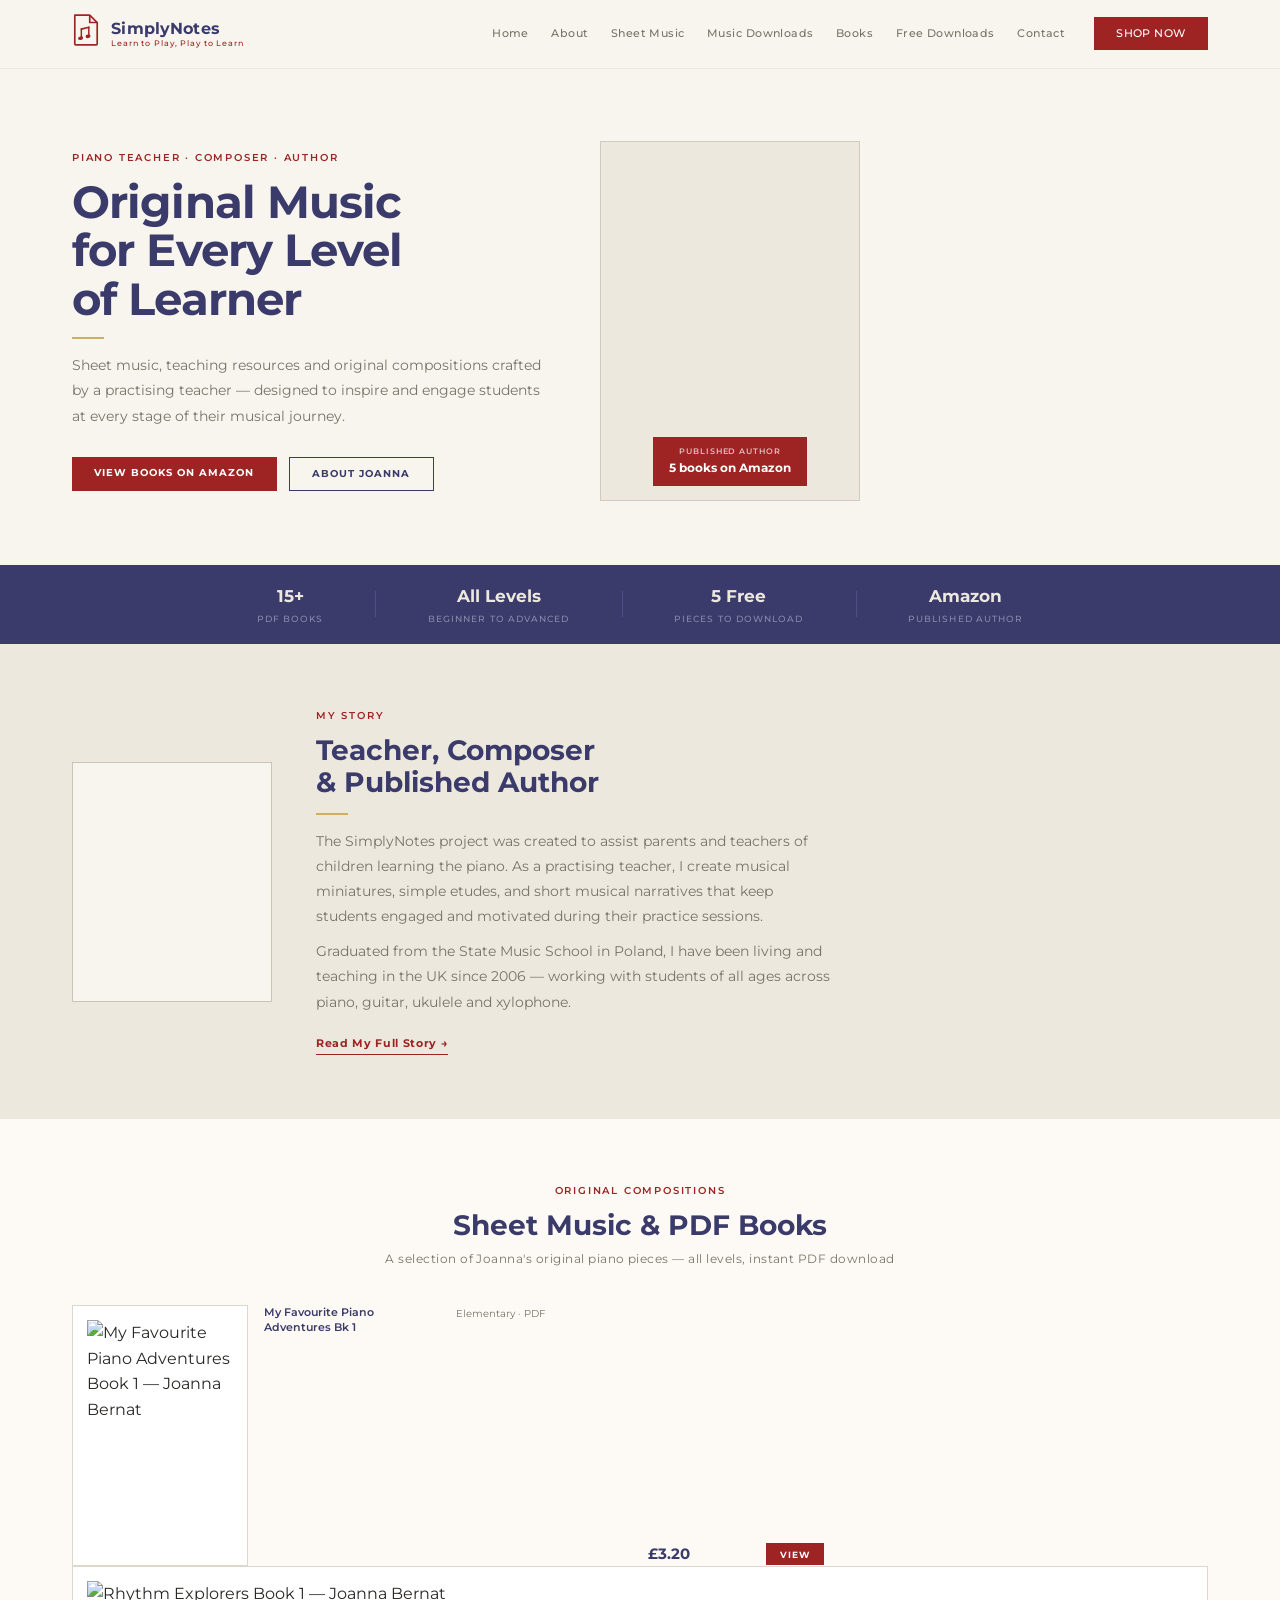
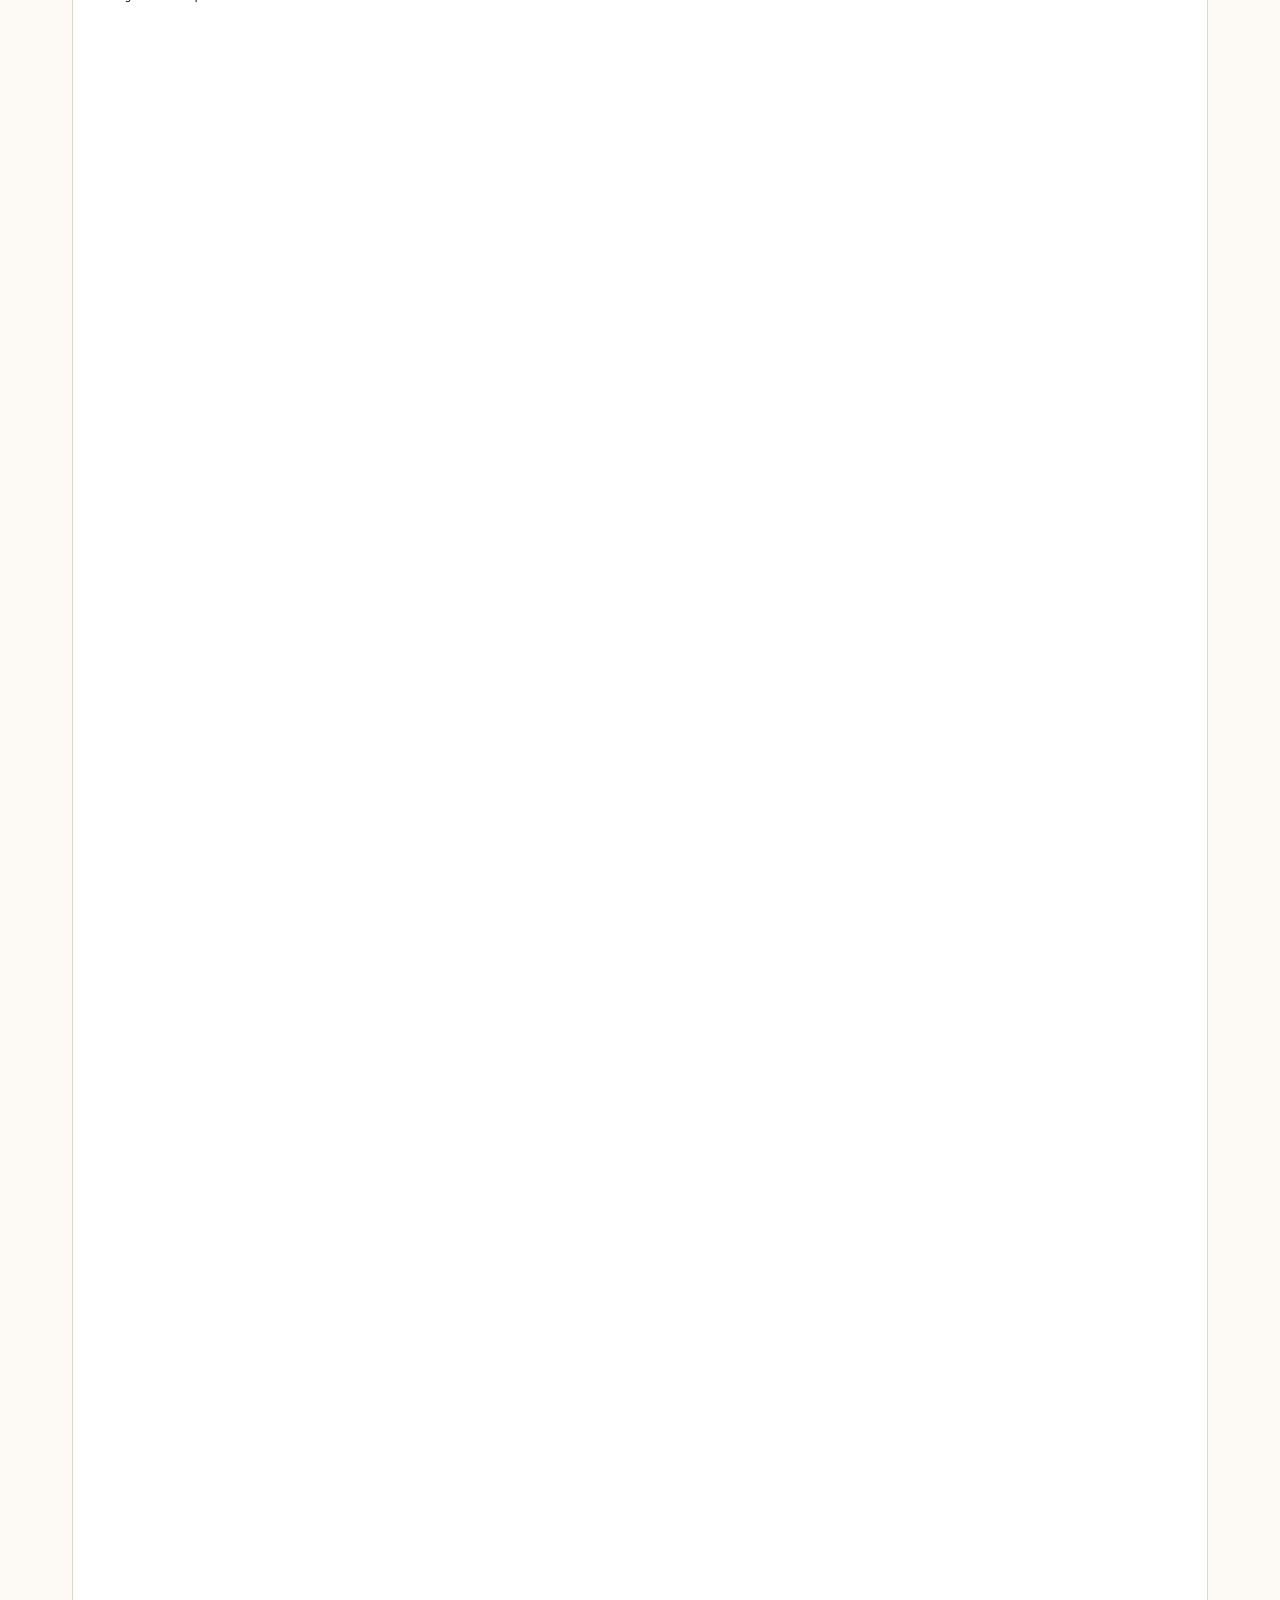
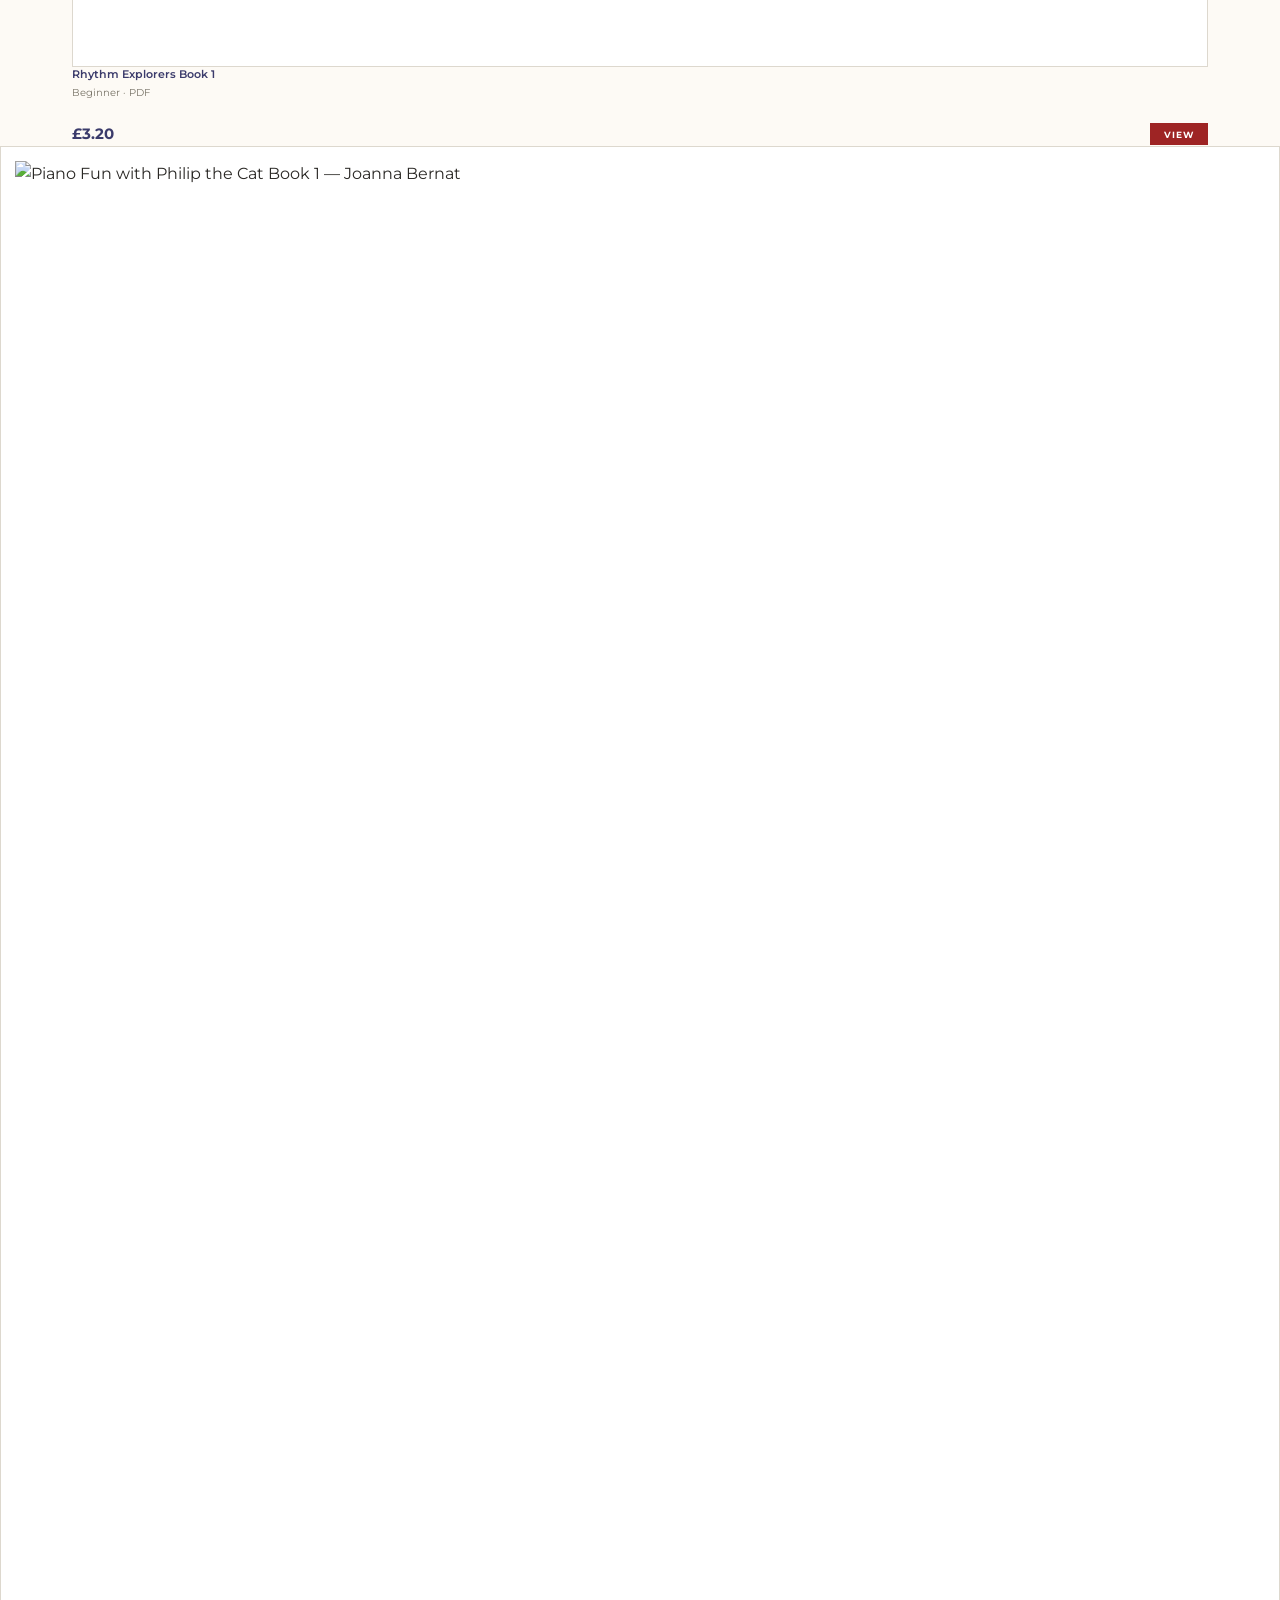
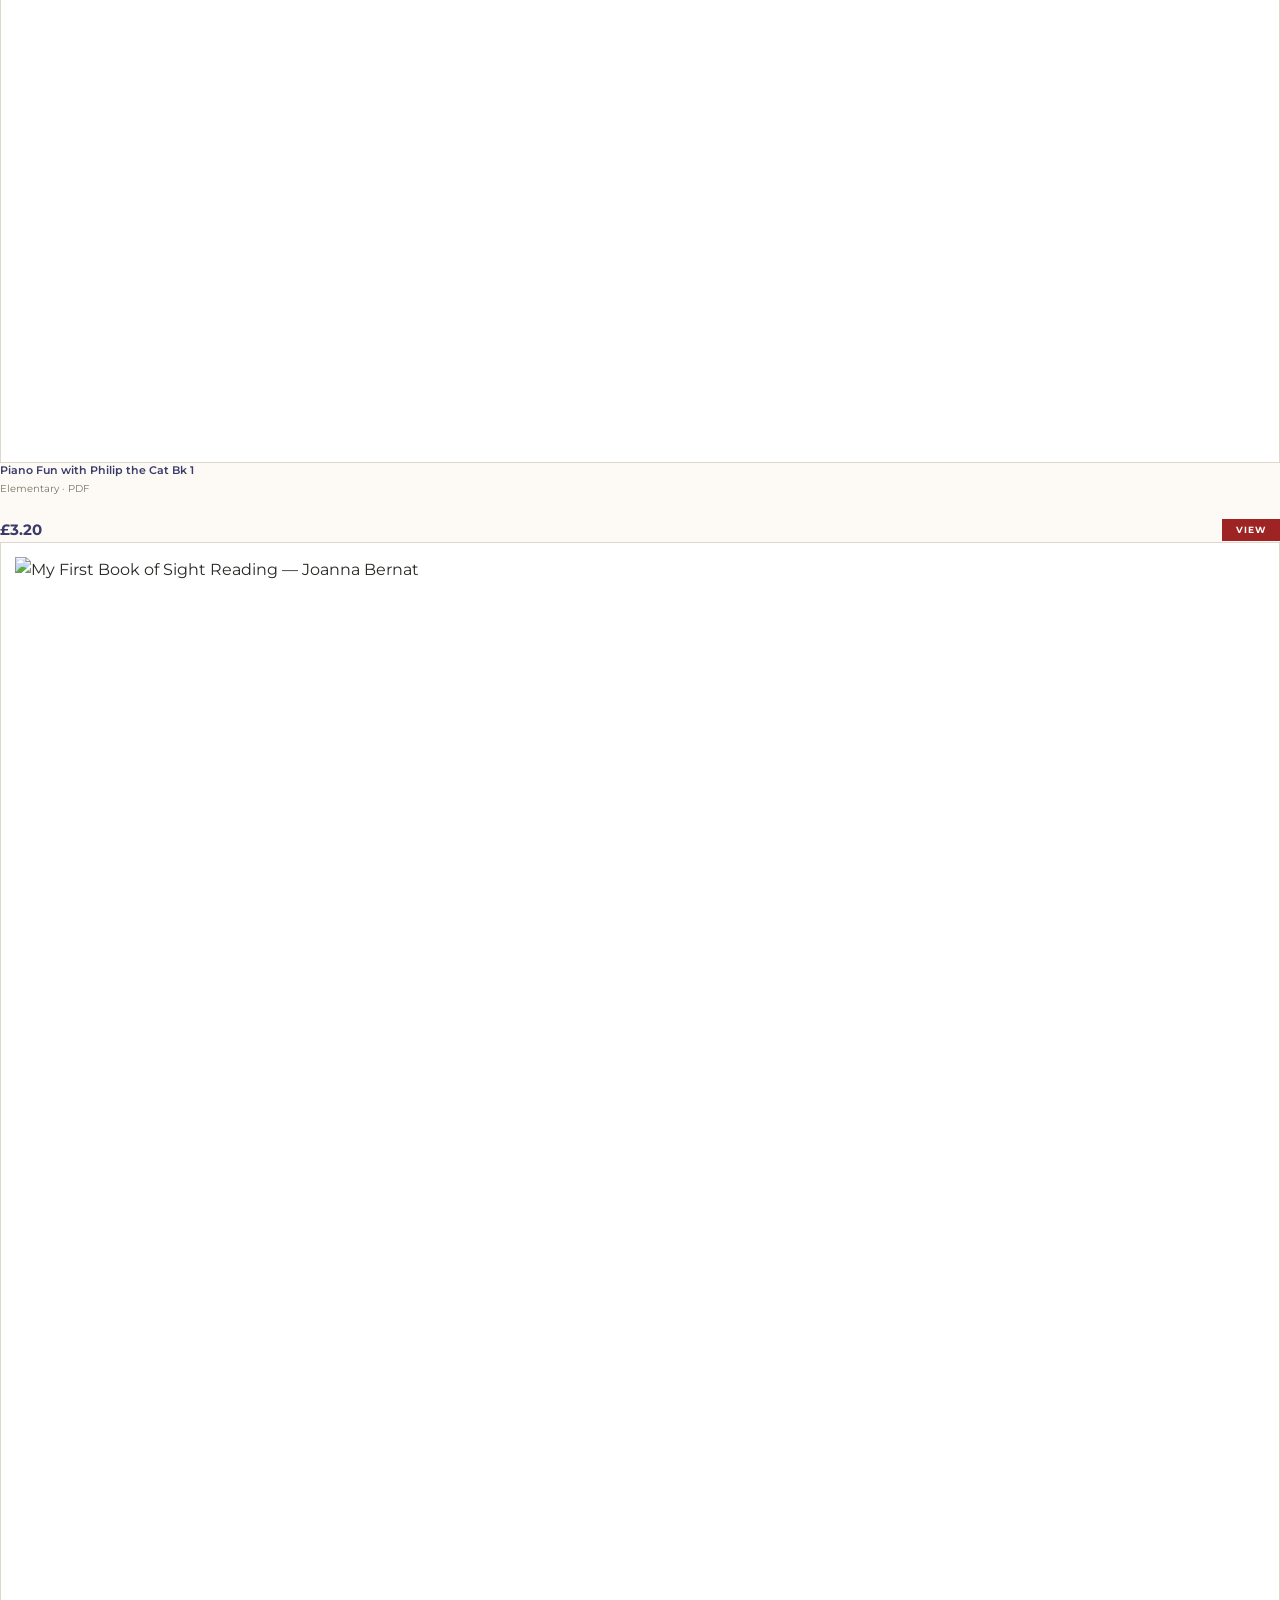
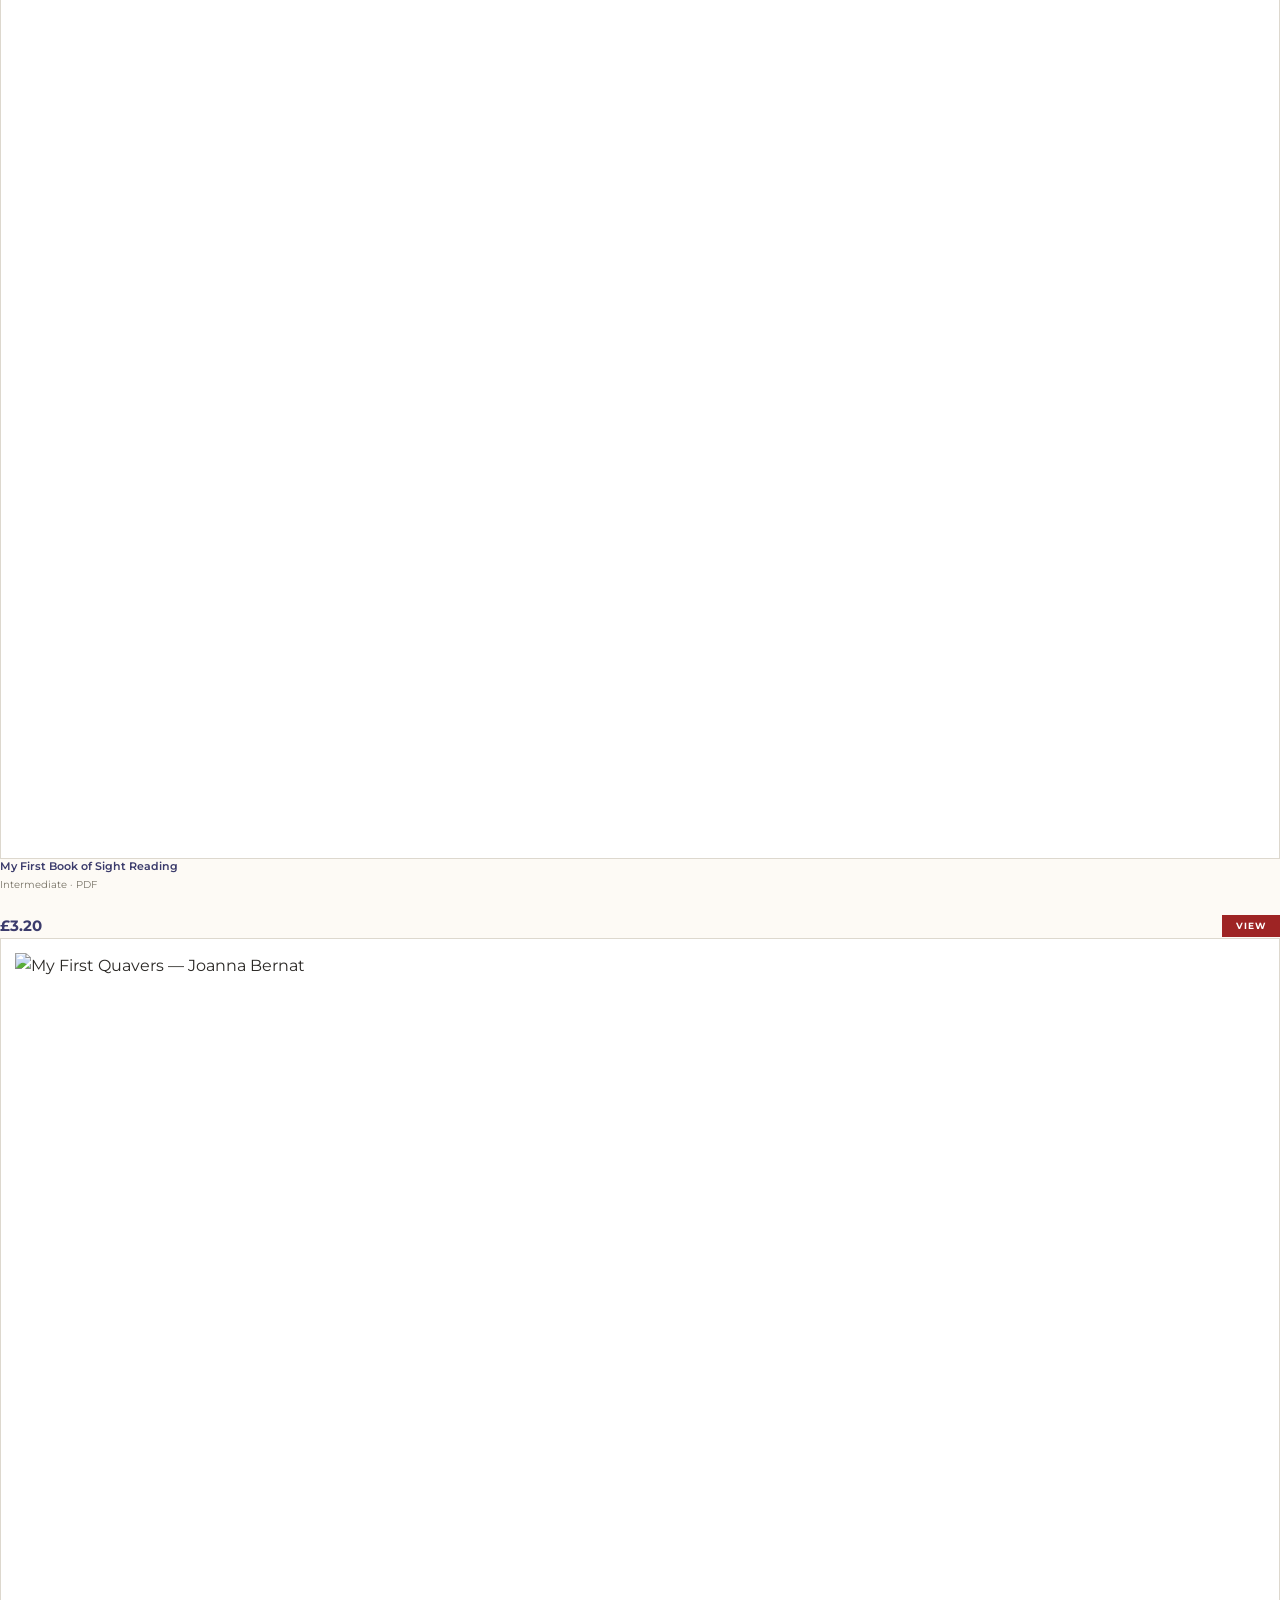
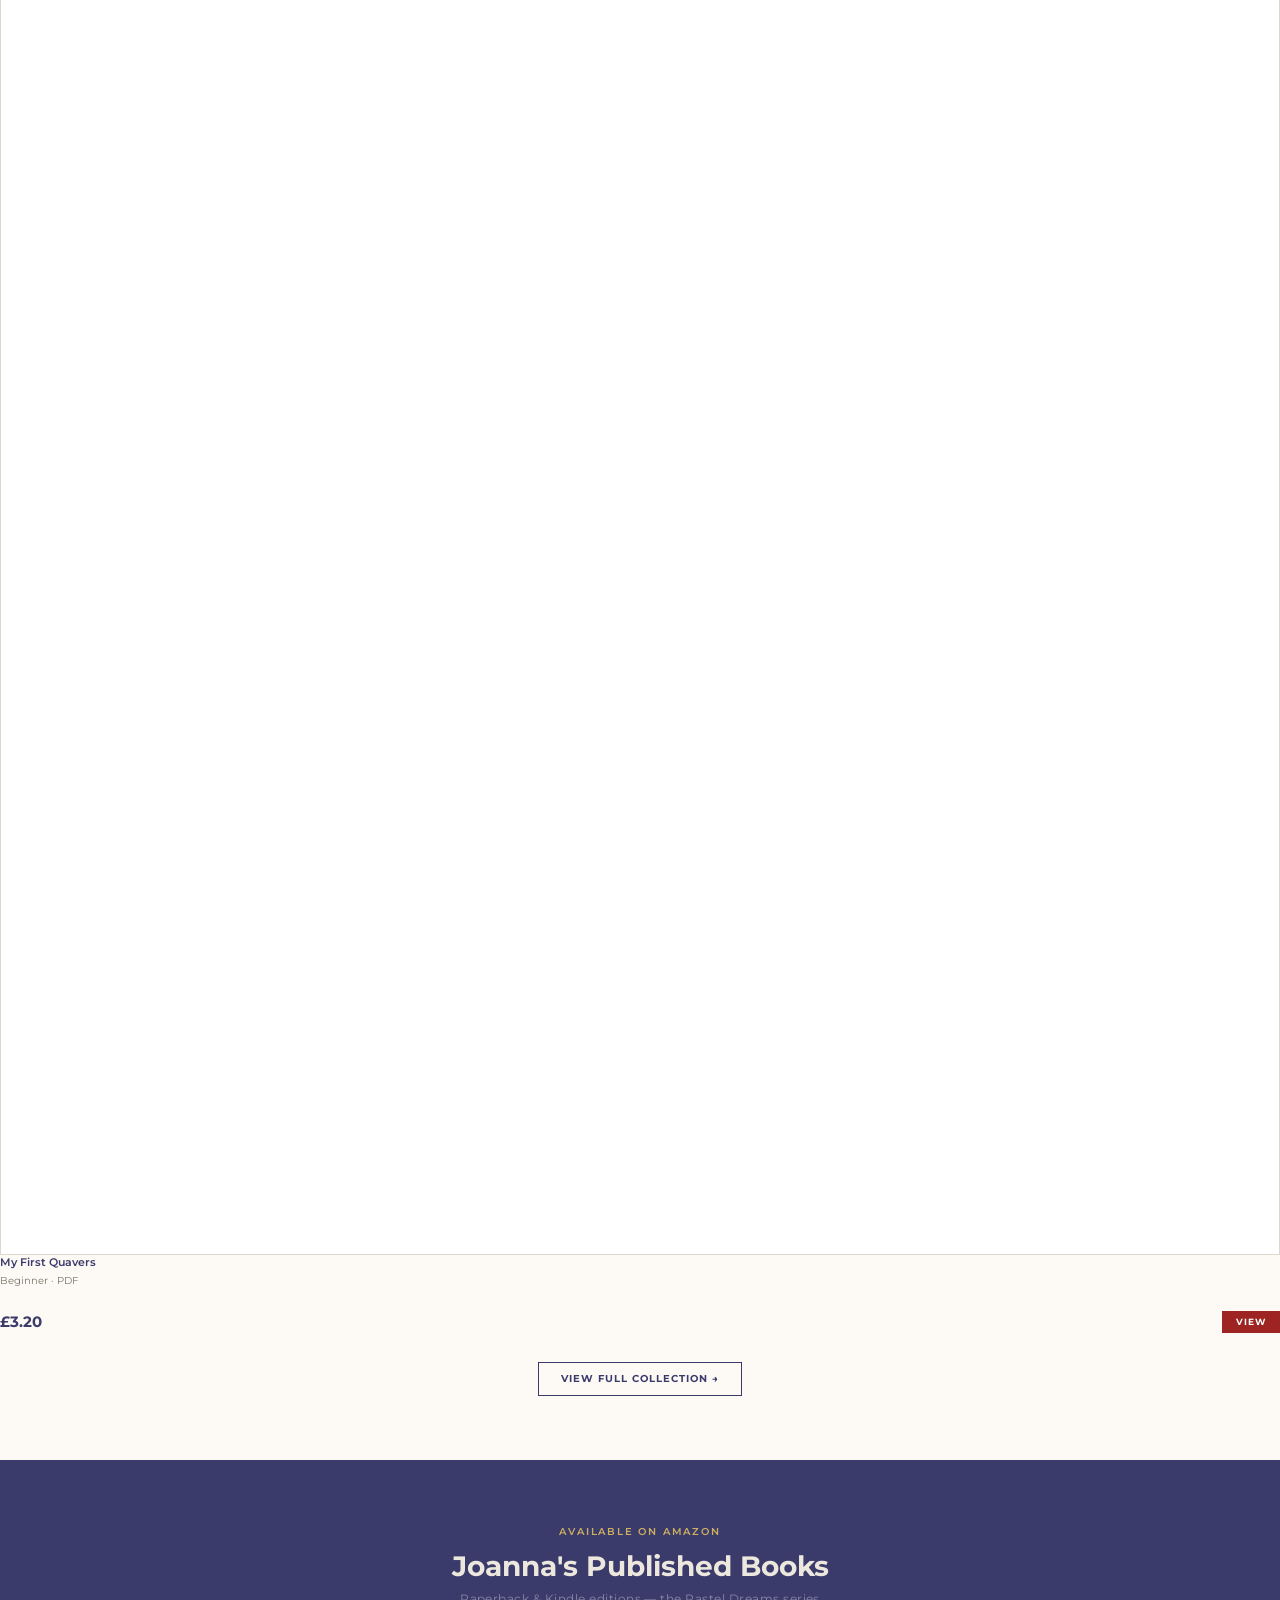
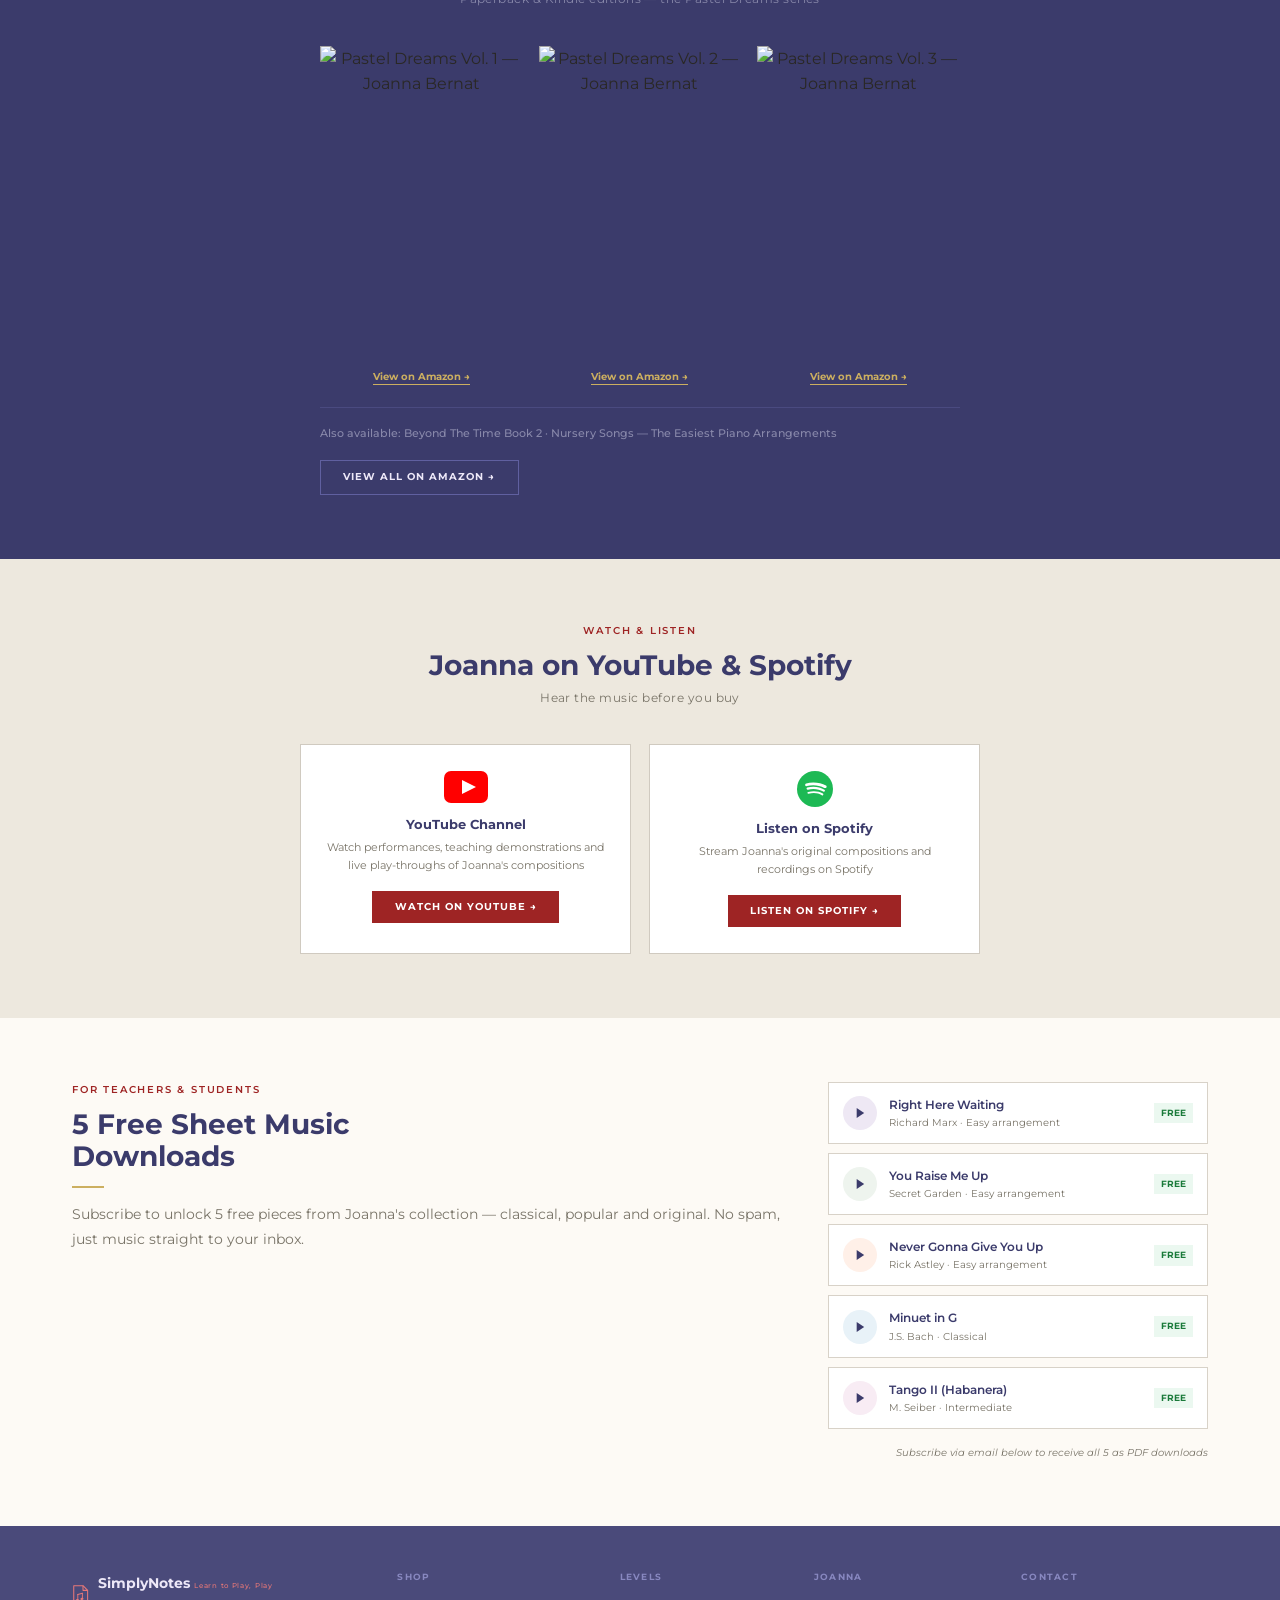
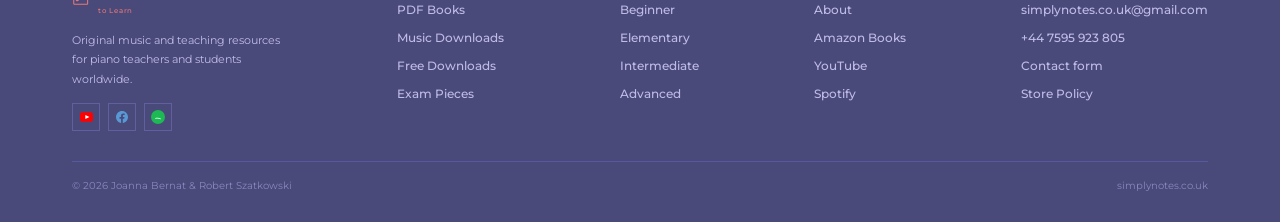
==== index.html @ e4dda181 "Add files via upload" ====
<!DOCTYPE html>
<html lang="en">
<head>
  <meta charset="UTF-8">
  <meta name="viewport" content="width=device-width, initial-scale=1.0">
  <meta name="description" content="SimplyNotes by Joanna Bernat — original sheet music, PDF books and audio for piano teachers and students of all levels.">
  <title>Original Piano Music by Joanna Bernat — SimplyNotes</title>
  <link rel="preconnect" href="https://fonts.googleapis.com">
  <link rel="preconnect" href="https://fonts.gstatic.com" crossorigin>
  <link rel="stylesheet" href="https://fonts.googleapis.com/css2?family=Montserrat:wght@400;500;600;700&display=swap">
  <link rel="stylesheet" href="./assets/css/style.css">
  <link rel="stylesheet" href="./assets/css/pages.css">
</head>
<body>
<div id="sn-header"></div>
<main id="main-content">

<!-- HERO -->
<section class="hero section--ivory">
  <div class="container">
    <div class="hero__inner">
      <div class="hero__content">
        <span class="hero__tag">Piano Teacher · Composer · Author</span>
        <h1 class="hero__title">Original Music<br>for Every Level<br>of Learner</h1>
        <div class="section-rule" aria-hidden="true"></div>
        <p>Sheet music, teaching resources and original compositions crafted by a practising teacher — designed to inspire and engage students at every stage of their musical journey.</p>
        <div class="hero__buttons">
          <a href="./books.html" class="btn btn-red">View Books on Amazon</a>
          <a href="./about.html" class="btn btn-outline">About Joanna</a>
        </div>
      </div>
      <div class="hero__photo">
        <img src="./assets/images/joanna-hero.jpg" alt="Joanna Bernat — piano teacher and composer"
             onerror="this.parentElement.classList.add('hero__photo--fallback');this.remove()">
        <div class="hero__badge">
          <span class="hero__badge-label">PUBLISHED AUTHOR</span>
          <span class="hero__badge-value">5 books on Amazon</span>
        </div>
      </div>
    </div>
  </div>
</section>

<!-- STATS STRIP -->
<section class="stats-strip" aria-label="Key figures">
  <div class="stats-strip__inner">
    <div class="stat"><span class="stat__value">15+</span><span class="stat__label">PDF Books</span></div>
    <div class="stats-strip__divider" aria-hidden="true"></div>
    <div class="stat"><span class="stat__value">All Levels</span><span class="stat__label">Beginner to Advanced</span></div>
    <div class="stats-strip__divider" aria-hidden="true"></div>
    <div class="stat"><span class="stat__value">5 Free</span><span class="stat__label">Pieces to Download</span></div>
    <div class="stats-strip__divider" aria-hidden="true"></div>
    <div class="stat"><span class="stat__value">Amazon</span><span class="stat__label">Published Author</span></div>
  </div>
</section>

<!-- ABOUT -->
<section class="section section--sand" id="about">
  <div class="container">
    <div class="about__inner">
      <div class="about__photo">
        <img src="./assets/images/joanna-about.jpg" alt="Joanna Bernat" onerror="this.style.display='none'">
      </div>
      <div class="about__content">
        <span class="section-tag">My Story</span>
        <h2>Teacher, Composer<br>&amp; Published Author</h2>
        <div class="section-rule" aria-hidden="true"></div>
        <p>The SimplyNotes project was created to assist parents and teachers of children learning the piano. As a practising teacher, I create musical miniatures, simple etudes, and short musical narratives that keep students engaged and motivated during their practice sessions.</p>
        <p>Graduated from the State Music School in Poland, I have been living and teaching in the UK since 2006 — working with students of all ages across piano, guitar, ukulele and xylophone.</p>
        <a href="./about.html" class="about__link">Read My Full Story →</a>
      </div>
    </div>
  </div>
</section>

<!-- SHEET MUSIC SHOWCASE -->
<section class="section section--light">
  <div class="container">
    <div class="section-header">
      <span class="section-tag">Original Compositions</span>
      <h2>Sheet Music &amp; PDF Books</h2>
      <p>A selection of Joanna's original piano pieces — all levels, instant PDF download</p>
    </div>
    <div class="product-grid">
      <div class="product-card">
        <div class="product-card__cover">
          <img src="https://m.media-amazon.com/images/I/6162PFqbYnL._SY425_.jpg" alt="My Favourite Piano Adventures Book 1 — Joanna Bernat" loading="lazy" style="width:100%;height:100%;object-fit:cover;display:block;">
        </div>
        </div>
        <h3 class="product-card__title">My Favourite Piano Adventures Bk 1</h3>
        <p class="product-card__meta">Elementary · PDF</p>
        <div class="product-card__footer"><span class="product-card__price">£3.20</span><a href="./sheet-music.html" class="btn btn-red" style="padding:.4rem .875rem;font-size:.5625rem">View</a></div>
      </div>
      <div class="product-card">
        <div class="product-card__cover">
          <img src="https://m.media-amazon.com/images/I/617OjVaoeJL._SY425_.jpg" alt="Rhythm Explorers Book 1 — Joanna Bernat" loading="lazy" style="width:100%;height:100%;object-fit:cover;display:block;">
        </div>
        </div>
        <h3 class="product-card__title">Rhythm Explorers Book 1</h3>
        <p class="product-card__meta">Beginner · PDF</p>
        <div class="product-card__footer"><span class="product-card__price">£3.20</span><a href="./sheet-music.html" class="btn btn-red" style="padding:.4rem .875rem;font-size:.5625rem">View</a></div>
      </div>
      <div class="product-card">
        <div class="product-card__cover">
          <img src="https://m.media-amazon.com/images/I/71LK4WCy8+L._SY425_.jpg" alt="Piano Fun with Philip the Cat Book 1 — Joanna Bernat" loading="lazy" style="width:100%;height:100%;object-fit:cover;display:block;">
        </div>
        </div>
        <h3 class="product-card__title">Piano Fun with Philip the Cat Bk 1</h3>
        <p class="product-card__meta">Elementary · PDF</p>
        <div class="product-card__footer"><span class="product-card__price">£3.20</span><a href="./sheet-music.html" class="btn btn-red" style="padding:.4rem .875rem;font-size:.5625rem">View</a></div>
      </div>
      <div class="product-card">
        <div class="product-card__cover">
          <img src="https://m.media-amazon.com/images/I/61CIKdsmjmL._SY425_.jpg" alt="My First Book of Sight Reading — Joanna Bernat" loading="lazy" style="width:100%;height:100%;object-fit:cover;display:block;">
        </div>
        </div>
        <h3 class="product-card__title">My First Book of Sight Reading</h3>
        <p class="product-card__meta">Intermediate · PDF</p>
        <div class="product-card__footer"><span class="product-card__price">£3.20</span><a href="./sheet-music.html" class="btn btn-red" style="padding:.4rem .875rem;font-size:.5625rem">View</a></div>
      </div>
      <div class="product-card">
        <div class="product-card__cover">
          <img src="https://m.media-amazon.com/images/I/61-EVMT8X5L._SY425_.jpg" alt="My First Quavers — Joanna Bernat" loading="lazy" style="width:100%;height:100%;object-fit:cover;display:block;">
        </div>
        </div>
        <h3 class="product-card__title">My First Quavers</h3>
        <p class="product-card__meta">Beginner · PDF</p>
        <div class="product-card__footer"><span class="product-card__price">£3.20</span><a href="./sheet-music.html" class="btn btn-red" style="padding:.4rem .875rem;font-size:.5625rem">View</a></div>
      </div>
    </div>
    <div style="text-align:center;margin-top:1.75rem;">
      <a href="./sheet-music.html" class="btn btn-outline">View Full Collection →</a>
    </div>
  </div>
</section>

<!-- AMAZON BOOKS -->
<section class="section section--navy" id="books">
  <div class="container">
    <div class="section-header">
      <span class="section-tag">Available on Amazon</span>
      <h2>Joanna's Published Books</h2>
      <p>Paperback &amp; Kindle editions — the Pastel Dreams series</p>
    </div>
    <div class="books-grid">
      <div class="book-card">
        <div class="book-card__cover">
          <img src="https://m.media-amazon.com/images/I/61xp2AnBgwL._SY425_.jpg" alt="Pastel Dreams Vol. 1 — Joanna Bernat" loading="lazy" style="width:100%;height:100%;object-fit:cover;">
        </div>
        <a href="https://www.amazon.co.uk/Pastel-Dreams-SimplyNotes-vol-1-Beginner/dp/B0C6VWRFVT" class="book-card__link" target="_blank" rel="noopener noreferrer">View on Amazon →</a>
      </div>
      <div class="book-card">
        <div class="book-card__cover">
          <img src="https://m.media-amazon.com/images/I/61RF833+WhL._SL1413_.jpg" alt="Pastel Dreams Vol. 2 — Joanna Bernat" loading="lazy" style="width:100%;height:100%;object-fit:cover;">
        </div>
        <a href="https://www.amazon.co.uk/Pastel-Dreams-SimplyNotes-vol-2-Intermediate/dp/B0CXY8WTHH" class="book-card__link" target="_blank" rel="noopener noreferrer">View on Amazon →</a>
      </div>
      <div class="book-card">
        <div class="book-card__cover">
          <img src="https://m.media-amazon.com/images/I/61OWQxvFWjL._SL1413_.jpg" alt="Pastel Dreams Vol. 3 — Joanna Bernat" loading="lazy" style="width:100%;height:100%;object-fit:cover;">
        </div>
        <a href="https://www.amazon.co.uk/Pastel-Dreams-SimplyNotes-vol-3-Intermediate/dp/B0CZLXY73J" class="book-card__link" target="_blank" rel="noopener noreferrer">View on Amazon →</a>
      </div>
    </div>
    <div class="books-more">
      <p>Also available: Beyond The Time Book 2 · Nursery Songs — The Easiest Piano Arrangements</p>
      <a href="https://www.amazon.com/stores/Joanna-Bernat/author/B0C711KNB8" class="btn btn-outline-light" target="_blank" rel="noopener noreferrer">View All on Amazon →</a>
    </div>
  </div>
</section>

<!-- WATCH & LISTEN -->
<section class="section section--sand">
  <div class="container">
    <div class="section-header">
      <span class="section-tag">Watch &amp; Listen</span>
      <h2>Joanna on YouTube &amp; Spotify</h2>
      <p>Hear the music before you buy</p>
    </div>
    <div class="watch-grid">
      <div class="watch-card">
        <svg class="watch-card__icon" width="44" height="32" viewBox="0 0 44 32" aria-hidden="true"><rect width="44" height="32" rx="7" fill="#FF0000"/><path d="M18 9L32 16L18 23V9Z" fill="white"/></svg>
        <h3 class="watch-card__title">YouTube Channel</h3>
        <p>Watch performances, teaching demonstrations and live play-throughs of Joanna's compositions</p>
        <a href="https://www.youtube.com/@galemea" class="btn btn-red" target="_blank" rel="noopener noreferrer">Watch on YouTube →</a>
      </div>
      <div class="watch-card">
        <svg class="watch-card__icon" width="36" height="36" viewBox="0 0 40 40" aria-hidden="true"><circle cx="20" cy="20" r="20" fill="#1DB954"/><path d="M28.4 27.2c-.3 0-.6-.1-.8-.3-4-2.4-9-3-14.8-1.6-.6.1-1.1-.2-1.2-.8-.1-.6.2-1.1.8-1.2 6.3-1.5 11.9-.8 16.4 1.8.5.3.7.9.4 1.4-.2.4-.5.7-.8.7zm1.7-4.1c-.4 0-.7-.2-1-.4-4.6-2.8-11.5-3.6-16.9-2-.6.2-1.3-.2-1.5-.8-.2-.6.2-1.3.8-1.5 6.2-1.9 13.7-1 19 2.3.5.3.7 1 .4 1.5-.2.6-.5.9-.8.9zm.2-4.2C24.7 15.6 16.5 15.3 11 16.8c-.8.2-1.7-.2-1.9-1.1-.2-.8.2-1.7 1.1-1.9 6.3-1.8 15.8-1.4 22 2.3.7.4 1 1.4.5 2.1-.4.7-1.4.9-2.4.7z" fill="white"/></svg>
        <h3 class="watch-card__title">Listen on Spotify</h3>
        <p>Stream Joanna's original compositions and recordings on Spotify</p>
        <a href="https://open.spotify.com/artist/0c6MjycQm4zUPJJF3plDsj" class="btn btn-red" target="_blank" rel="noopener noreferrer">Listen on Spotify →</a>
      </div>
    </div>
  </div>
</section>

<!-- FREE DOWNLOADS -->
<section class="section section--light" id="free-downloads">
  <div class="container">
    <div class="free-downloads__inner">
      <div class="free-downloads__copy">
        <span class="section-tag">For Teachers &amp; Students</span>
        <h2>5 Free Sheet Music<br>Downloads</h2>
        <div class="section-rule" aria-hidden="true"></div>
        <p>Subscribe to unlock 5 free pieces from Joanna's collection — classical, popular and original. No spam, just music straight to your inbox.</p>
<div class="sn-ml-wrap" style="margin-top:1.25rem;">
          <div class="ml-embedded" data-form="8EOALI"></div>
        </div>
      </div>
      <div class="free-downloads__list" id="free-pieces-list"></div>
    </div>
  </div>
</section>

</main>
<div id="sn-footer"></div>
<script src="./assets/js/components.js"></script>
<script src="./assets/js/main.js"></script>
<script src="./assets/js/site.js"></script>

<script>
(function(w,d,e,u,f,l,n){w[f]=w[f]||function(){(w[f].q=w[f].q||[]).push(arguments);},
l=d.createElement(e),l.async=1,l.src=u,n=d.getElementsByTagName(e)[0],
n.parentNode.insertBefore(l,n);})(window,document,'script',
'https://assets.mailerlite.com/js/universal.js','ml');
ml('account', '183767706205423187');
</script>
</body>
</html>
---- assets/css/style.css ----
/*
Theme Name:  SimplyNotes
Theme URI:   https://www.simplynotes.co.uk
Author:      Joanna Bernat & Robert Szatkowski
Author URI:  https://www.simplynotes.co.uk
Description: Official theme for SimplyNotes — original sheet music, PDF books and audio downloads by Joanna Bernat. Piano teacher, composer and author.
Version:     1.0.0
License:     GNU General Public License v2 or later
License URI: http://www.gnu.org/licenses/gpl-2.0.html
Text Domain: simplynotes
Tags:        music, education, shop, e-commerce, custom-menu, featured-images, translation-ready
*/

/* ═══════════════════════════════════════════════════════
   1. CSS VARIABLES — Brand colours & typography
   ═══════════════════════════════════════════════════════ */

:root {
    --color-navy:   #3B3B6B;
    --color-red:    #9E2424;
    --color-gold:   #CCAF60;
    --color-grey:   #797468;
    --color-ivory:  #F8F5EF;
    --color-sand:   #EDE8DE;
    --color-light:  #FDFAF5;
    --color-footer: #4A4A7A;
    --color-dark:   #2A2825;

    --color-navy-dark:   #2E2E54;
    --color-navy-light:  #5555A0;
    --color-gold-light:  #F5EDD4;
    --color-red-light:   #F5E8E8;
    --color-green-badge: #EBF8F0;
    --color-green-text:  #1A7A3A;

    --font-main:  'Montserrat', sans-serif;
    --font-serif: Georgia, 'Times New Roman', serif;

    --radius-sm:  4px;
    --radius-md:  8px;
    --shadow-sm:  0 2px 8px rgba(59,59,107,0.08);
    --shadow-md:  0 4px 20px rgba(59,59,107,0.12);

    --transition: 0.2s ease;
    --max-width:  1200px;
    --gap:        2rem;
}

/* ═══════════════════════════════════════════════════════
   2. RESET & BASE
   ═══════════════════════════════════════════════════════ */

*, *::before, *::after { box-sizing: border-box; margin: 0; padding: 0; }

html { scroll-behavior: smooth; font-size: 16px; }

body {
    font-family: var(--font-main);
    font-weight: 400;
    color: var(--color-dark);
    background: var(--color-ivory);
    line-height: 1.6;
    -webkit-font-smoothing: antialiased;
}

img { max-width: 100%; height: auto; display: block; }
a  { color: var(--color-red); text-decoration: none; transition: var(--transition); }
a:hover { opacity: 0.8; }

ul, ol { list-style: none; }

/* ═══════════════════════════════════════════════════════
   3. TYPOGRAPHY
   ═══════════════════════════════════════════════════════ */

h1, h2, h3, h4, h5, h6 {
    font-family: var(--font-main);
    font-weight: 700;
    color: var(--color-navy);
    line-height: 1.15;
}

h1 { font-size: clamp(2rem, 4vw, 2.8rem); letter-spacing: -0.02em; }
h2 { font-size: clamp(1.4rem, 3vw, 1.75rem); }
h3 { font-size: 1.15rem; }

p { font-size: 0.875rem; color: var(--color-grey); line-height: 1.8; }

.section-tag {
    display: block;
    font-size: 0.625rem;
    font-weight: 600;
    letter-spacing: 0.18em;
    text-transform: uppercase;
    color: var(--color-red);
    margin-bottom: 0.625rem;
}

.section-rule {
    width: 32px;
    height: 2px;
    background: var(--color-gold);
    margin: 0.875rem 0;
}

/* ═══════════════════════════════════════════════════════
   4. LAYOUT UTILITIES
   ═══════════════════════════════════════════════════════ */

.container {
    max-width: var(--max-width);
    margin: 0 auto;
    padding: 0 2rem;
}

.section { padding: 4rem 0; }
.section--ivory  { background: var(--color-ivory); }
.section--sand   { background: var(--color-sand); }
.section--light  { background: var(--color-light); }
.section--navy   { background: var(--color-navy); }
.section--footer { background: var(--color-footer); }

.section-header { text-align: center; margin-bottom: 2.25rem; }
.section-header p { margin-top: 0.375rem; font-size: 0.75rem; letter-spacing: 0.04em; }

/* ═══════════════════════════════════════════════════════
   5. BUTTONS
   ═══════════════════════════════════════════════════════ */

.btn {
    display: inline-block;
    font-family: var(--font-main);
    font-size: 0.625rem;
    font-weight: 700;
    letter-spacing: 0.1em;
    text-transform: uppercase;
    padding: 0.7rem 1.4rem;
    border: none;
    cursor: pointer;
    transition: var(--transition);
    line-height: 1;
    text-align: center;
}

.btn-red   { background: var(--color-red);  color: #fff; }
.btn-navy  { background: var(--color-navy); color: #fff; }
.btn-outline {
    background: transparent;
    color: var(--color-navy);
    border: 1.5px solid var(--color-navy);
}
.btn-outline-light {
    background: transparent;
    color: #EDE8F8;
    border: 1px solid #6060A0;
}

.btn-red:hover    { background: #7A1818; color: #fff; }
.btn-navy:hover   { background: #2A2A50; color: #fff; }
.btn-outline:hover { background: var(--color-navy); color: #fff; }
.btn-outline-light:hover { background: rgba(255,255,255,0.1); }

.btn-full { width: 100%; }

/* ═══════════════════════════════════════════════════════
   6. NAVIGATION
   ═══════════════════════════════════════════════════════ */

.site-header {
    background: var(--color-ivory);
    border-bottom: 0.5px solid var(--color-sand);
    position: sticky;
    top: 0;
    z-index: 1000;
    padding: 0.875rem 0;
}

.site-header .container {
    display: flex;
    justify-content: space-between;
    align-items: center;
    gap: 1.5rem;
}

/* Logo */
.site-logo { display: flex; align-items: center; gap: 0.7rem; flex-shrink: 0; }
.site-logo__icon svg { width: 28px; height: 32px; }
.site-logo__text { line-height: 1; }
.site-logo__name {
    font-size: 1rem;
    font-weight: 700;
    color: var(--color-navy);
    display: block;
    letter-spacing: 0.01em;
}
.site-logo__tagline {
    font-size: 0.5rem;
    font-weight: 500;
    color: var(--color-red);
    letter-spacing: 0.11em;
    text-transform: none;
    margin-top: 2px;
    display: block;
}

/* Primary nav */
.primary-nav {
    display: flex;
    align-items: center;
    gap: 1.4rem;
}
.primary-nav a {
    font-size: 0.6875rem;
    font-weight: 500;
    color: var(--color-grey);
    letter-spacing: 0.04em;
    transition: var(--transition);
}
.primary-nav a:hover,
.primary-nav a.current-menu-item { color: var(--color-navy); }
.primary-nav .btn { margin-left: 0.375rem; }
.primary-nav .btn-red { color: #fff !important; }

/* Mobile hamburger */
.nav-toggle {
    display: none;
    background: none;
    border: none;
    cursor: pointer;
    flex-direction: column;
    gap: 5px;
    padding: 4px;
}
.nav-toggle span {
    display: block;
    width: 22px;
    height: 2px;
    background: var(--color-navy);
    transition: var(--transition);
}

@media (max-width: 900px) {
    .nav-toggle { display: flex; }
    .primary-nav {
        display: none;
        position: absolute;
        top: 100%;
        left: 0;
        right: 0;
        background: var(--color-ivory);
        border-top: 0.5px solid var(--color-sand);
        border-bottom: 0.5px solid var(--color-sand);
        padding: 1rem 2rem;
        flex-direction: column;
        align-items: flex-start;
        gap: 0.75rem;
    }
    .primary-nav.is-open { display: flex; }
    .site-header { position: relative; }
}

/* ═══════════════════════════════════════════════════════
   7. HERO SECTION
   ═══════════════════════════════════════════════════════ */

.hero {
    background: var(--color-ivory);
    padding: 4.5rem 0 4rem;
}

.hero__inner {
    display: flex;
    align-items: center;
    gap: 3rem;
}

.hero__content { flex: 1; max-width: 480px; }
.hero__tag { font-size: 0.625rem; font-weight: 600; letter-spacing: 0.18em; text-transform: uppercase; color: var(--color-red); display: block; margin-bottom: 0.75rem; }
.hero__title { font-size: clamp(2rem, 4vw, 2.8rem); font-weight: 700; color: var(--color-navy); line-height: 1.08; letter-spacing: -0.02em; margin-bottom: 0.75rem; }
.hero__buttons { display: flex; gap: 0.75rem; flex-wrap: wrap; margin-top: 1.75rem; }

.hero__photo {
    flex: 0 0 260px;
    height: 360px;
    background: var(--color-sand);
    border: 0.5px solid #D0CAC0;
    position: relative;
    overflow: hidden;
}
.hero__photo img {
    width: 100%;
    height: 100%;
    object-fit: cover;
    object-position: top center;
}
.hero__photo-placeholder {
    width: 100%;
    height: 100%;
    display: flex;
    flex-direction: column;
    align-items: center;
    justify-content: center;
    color: var(--color-grey);
    font-size: 0.6875rem;
    gap: 0.5rem;
}
.hero__badge {
    position: absolute;
    bottom: 14px;
    left: 50%;
    transform: translateX(-50%);
    background: var(--color-red);
    padding: 0.5rem 1rem;
    text-align: center;
    white-space: nowrap;
}
.hero__badge-label { font-size: 0.5rem; font-weight: 600; color: rgba(255,255,255,0.7); letter-spacing: 0.12em; display: block; }
.hero__badge-value { font-size: 0.75rem; font-weight: 700; color: #fff; display: block; margin-top: 1px; }

@media (max-width: 768px) {
    .hero__inner { flex-direction: column-reverse; }
    .hero__photo { flex: none; width: 100%; max-width: 360px; height: 280px; align-self: center; }
}

/* ═══════════════════════════════════════════════════════
   8. STATS STRIP
   ═══════════════════════════════════════════════════════ */

.stats-strip {
    background: var(--color-navy);
    padding: 1.125rem 0;
}
.stats-strip__inner {
    display: flex;
    justify-content: center;
    align-items: center;
    gap: 3.25rem;
    flex-wrap: wrap;
}
.stats-strip__divider { width: 0.5px; height: 26px; background: #505088; flex-shrink: 0; }
.stat { text-align: center; }
.stat__value { font-size: 1.0625rem; font-weight: 700; color: #EDE8DE; display: block; }
.stat__label { font-size: 0.5625rem; font-weight: 500; letter-spacing: 0.12em; color: #8888AA; text-transform: uppercase; margin-top: 2px; display: block; }

/* ═══════════════════════════════════════════════════════
   9. ABOUT SECTION
   ═══════════════════════════════════════════════════════ */

.about__inner {
    display: flex;
    align-items: center;
    gap: 2.75rem;
}
.about__photo {
    flex: 0 0 200px;
    height: 240px;
    background: var(--color-ivory);
    border: 0.5px solid #CAC4B8;
    overflow: hidden;
}
.about__photo img { width: 100%; height: 100%; object-fit: cover; object-position: top center; }
.about__content { flex: 1; }
.about__content p { max-width: 520px; }
.about__content p + p { margin-top: 0.625rem; }
.about__link {
    display: inline-block;
    font-size: 0.6875rem;
    font-weight: 700;
    color: var(--color-red);
    letter-spacing: 0.06em;
    border-bottom: 1px solid var(--color-red);
    padding-bottom: 2px;
    margin-top: 1.25rem;
}

@media (max-width: 640px) {
    .about__inner { flex-direction: column; }
    .about__photo { flex: none; width: 100%; height: 200px; }
}

/* ═══════════════════════════════════════════════════════
   10. PRODUCT GRID — Sheet Music & PDFs
   ═══════════════════════════════════════════════════════ */

.product-grid {
    display: grid;
    grid-template-columns: repeat(auto-fill, minmax(160px, 1fr));
    gap: 1rem;
}

.product-card {
    background: #fff;
    border: 0.5px solid #DDD8CE;
    padding: 0.875rem;
    transition: var(--transition);
    display: flex;
    flex-direction: column;
}
.product-card:hover { box-shadow: var(--shadow-sm); transform: translateY(-2px); }

.product-card__cover {
    aspect-ratio: 2 / 3;
    margin-bottom: 0.75rem;
    display: flex;
    align-items: center;
    justify-content: center;
    overflow: hidden;
    position: relative;
}
.product-card__cover img { width: 100%; height: 100%; object-fit: cover; display: block; }

.product-card__cover--placeholder {
    border: 0.5px solid #D0CAC0;
}

.product-card__cover-inner {
    text-align: center;
    padding: 0.625rem;
}
.product-card__cover-title {
    font-size: 0.625rem;
    font-weight: 700;
    color: var(--color-navy);
    line-height: 1.4;
}
.product-card__cover-rule {
    width: 20px;
    height: 1.5px;
    background: var(--color-gold);
    margin: 0.5rem auto;
}
.product-card__cover-sub { font-size: 0.5625rem; color: var(--color-grey); }

.product-card__title {
    font-size: 0.6875rem;
    font-weight: 600;
    color: var(--color-navy);
    margin-bottom: 2px;
    line-height: 1.35;
}
.product-card__meta  { font-size: 0.625rem; color: var(--color-grey); margin-bottom: 0.625rem; flex: 1; }
.product-card__footer { display: flex; justify-content: space-between; align-items: center; margin-top: auto; padding-top: 0.625rem; }
.product-card__price { font-size: 0.9375rem; font-weight: 700; color: var(--color-navy); }

/* ═══════════════════════════════════════════════════════
   11. AUDIO DOWNLOADS
   ═══════════════════════════════════════════════════════ */

.audio-grid {
    display: grid;
    grid-template-columns: repeat(auto-fill, minmax(240px, 1fr));
    gap: 0.875rem;
    max-width: 820px;
    margin: 0 auto;
}

.audio-card {
    background: #fff;
    border: 0.5px solid #DDD8CE;
    padding: 1rem;
}
.audio-card__top { display: flex; align-items: center; gap: 0.75rem; margin-bottom: 0.625rem; }
.audio-card__icon {
    width: 36px;
    height: 36px;
    border-radius: 50%;
    flex-shrink: 0;
    display: flex;
    align-items: center;
    justify-content: center;
}
.audio-card__title { font-size: 0.75rem; font-weight: 600; color: var(--color-navy); }
.audio-card__book  { font-size: 0.625rem; color: var(--color-grey); margin-top: 1px; }

.audio-progress {
    height: 3px;
    background: var(--color-sand);
    border-radius: 2px;
    margin-bottom: 0.625rem;
}
.audio-card__footer { display: flex; justify-content: space-between; align-items: center; }
.audio-card__duration { font-size: 0.625rem; color: var(--color-grey); }
.audio-card__badges  { display: flex; gap: 0.5rem; align-items: center; }

.badge-free  { font-size: 0.5625rem; font-weight: 700; color: var(--color-green-text); background: var(--color-green-badge); padding: 3px 7px; }
.badge-price { font-size: 0.5625rem; font-weight: 700; color: #785A10; background: #FFF8E8; padding: 3px 7px; }

/* ═══════════════════════════════════════════════════════
   12. AMAZON BOOKS
   ═══════════════════════════════════════════════════════ */

.books-grid {
    display: grid;
    grid-template-columns: repeat(3, 1fr);
    gap: 1rem;
    max-width: 640px;
    margin: 0 auto 1.25rem;
}
.book-card { text-align: center; }
.book-card__cover {
    aspect-ratio: 2 / 3;
    margin-bottom: 0.75rem;
    overflow: hidden;
    position: relative;
}
.book-card__cover img { width: 100%; height: 100%; object-fit: cover; display: block; }
.book-card__cover--placeholder {
    display: flex;
    flex-direction: column;
    align-items: center;
    justify-content: center;
    padding: 1rem;
}
.book-card__name  { font-size: 0.6875rem; font-weight: 600; color: #D4CFE0; margin-bottom: 0.5rem; }
.book-card__level { font-size: 0.5625rem; font-weight: 600; color: var(--color-gold); }
.book-card__pieces{ font-size: 0.5625rem; color: #8888AA; margin-top: 2px; }
.book-card__link  { font-size: 0.625rem; font-weight: 700; color: var(--color-gold); border-bottom: 1px solid var(--color-gold); padding-bottom: 1px; }
.book-card__link:hover { opacity: 0.75; }

.books-more {
    border-top: 0.5px solid #4A4A80;
    padding-top: 1rem;
    max-width: 640px;
    margin: 0 auto;
    display: flex;
    justify-content: space-between;
    align-items: center;
    gap: 1rem;
    flex-wrap: wrap;
}
.books-more p { font-size: 0.6875rem; font-weight: 500; color: #9090B8; }

/* On dark bg headings are light */
.section--navy h2, .section--navy .section-tag { color: #EDE8DE; }
.section--navy .section-tag { color: var(--color-gold); }
.section--navy p { color: #8888AA; }

/* ═══════════════════════════════════════════════════════
   13. WATCH & LISTEN
   ═══════════════════════════════════════════════════════ */

.watch-grid {
    display: grid;
    grid-template-columns: 1fr 1fr;
    gap: 1.125rem;
    max-width: 680px;
    margin: 0 auto;
}
.watch-card {
    background: #fff;
    border: 0.5px solid #D0CAC0;
    padding: 1.625rem;
    text-align: center;
}
.watch-card__icon  { display: block; margin: 0 auto 0.875rem; }
.watch-card__title { font-size: 0.8125rem; font-weight: 700; color: var(--color-navy); margin-bottom: 0.375rem; }
.watch-card p { font-size: 0.6875rem; line-height: 1.65; margin-bottom: 1rem; }
.watch-card .btn  { font-size: 0.625rem; }

@media (max-width: 540px) {
    .watch-grid { grid-template-columns: 1fr; }
    .books-grid { grid-template-columns: repeat(2, 1fr); }
}

/* ═══════════════════════════════════════════════════════
   14. FREE DOWNLOADS + EMAIL SIGN-UP
   ═══════════════════════════════════════════════════════ */

.free-downloads__inner { display: flex; gap: 2.75rem; align-items: flex-start; }
.free-downloads__copy  { flex: 1; }
.free-downloads__list  { flex: 0 0 380px; display: flex; flex-direction: column; gap: 0.5625rem; }

.free-piece {
    background: #fff;
    border: 0.5px solid #D8D2C8;
    padding: 0.75rem 0.875rem;
    display: flex;
    align-items: center;
    gap: 0.75rem;
}
.free-piece__icon {
    width: 34px;
    height: 34px;
    border-radius: 50%;
    flex-shrink: 0;
    display: flex;
    align-items: center;
    justify-content: center;
}
.free-piece__info  { flex: 1; min-width: 0; }
.free-piece__title { font-size: 0.75rem; font-weight: 600; color: var(--color-navy); white-space: nowrap; overflow: hidden; text-overflow: ellipsis; }
.free-piece__composer { font-size: 0.625rem; color: var(--color-grey); margin-top: 1px; }
.free-piece__actions { display: flex; align-items: center; gap: 0.5rem; flex-shrink: 0; }
.btn-dl {
    background: transparent;
    border: 1px solid var(--color-red);
    color: var(--color-red);
    font-size: 0.5625rem;
    font-weight: 700;
    letter-spacing: 0.06em;
    padding: 4px 9px;
    cursor: pointer;
    transition: var(--transition);
    font-family: var(--font-main);
}
.btn-dl:hover { background: var(--color-red); color: #fff; }

.free-downloads__note {
    font-size: 0.625rem;
    color: var(--color-grey);
    text-align: right;
    margin-top: 0.375rem;
    font-style: italic;
}

/* Email sign-up form */
.signup-box {
    background: #fff;
    border: 0.5px solid #D0CAC0;
    padding: 1.25rem;
    max-width: 320px;
    margin-top: 1.25rem;
}
.signup-box__label {
    font-size: 0.625rem;
    font-weight: 700;
    color: var(--color-navy);
    letter-spacing: 0.1em;
    display: block;
    margin-bottom: 0.75rem;
}
.signup-box input[type="email"] {
    width: 100%;
    padding: 0.5625rem 0.75rem;
    font-size: 0.75rem;
    border: 0.5px solid #C8C2B6;
    margin-bottom: 0.625rem;
    color: var(--color-dark);
    outline: none;
    font-family: var(--font-main);
    transition: var(--transition);
}
.signup-box input[type="email"]:focus { border-color: var(--color-navy); }
.signup-box__note {
    font-size: 0.625rem;
    color: #B0A898;
    text-align: center;
    margin-top: 0.5rem;
    display: block;
}

@media (max-width: 860px) {
    .free-downloads__inner { flex-direction: column; }
    .free-downloads__list  { flex: none; width: 100%; }
    .signup-box { max-width: 100%; }
}

/* ═══════════════════════════════════════════════════════
   15. FOOTER
   ═══════════════════════════════════════════════════════ */

.site-footer {
    background: var(--color-footer);
    padding: 2.75rem 0 1.75rem;
}

.footer__top {
    display: flex;
    gap: 2.25rem;
    justify-content: space-between;
    margin-bottom: 1.875rem;
    flex-wrap: wrap;
}
.footer__brand { max-width: 210px; }
.footer__logo  { display: flex; align-items: center; gap: 0.5625rem; margin-bottom: 0.625rem; }
.footer__logo-name    { font-size: 0.875rem; font-weight: 700; color: #EDE8F8; }
.footer__logo-tagline { font-size: 0.4375rem; font-weight: 500; color: #E87878; letter-spacing: 0.1em; }
.footer__brand p { font-size: 0.6875rem; color: #C0BCE8; line-height: 1.75; margin-bottom: 0.875rem; }

.footer__social { display: flex; gap: 0.5rem; }
.footer__social-link {
    width: 28px;
    height: 28px;
    border: 0.5px solid #6060A0;
    display: flex;
    align-items: center;
    justify-content: center;
    transition: var(--transition);
}
.footer__social-link:hover { background: rgba(255,255,255,0.1); }

.footer__col-title {
    font-size: 0.5625rem;
    font-weight: 700;
    color: #8888C0;
    letter-spacing: 0.14em;
    text-transform: uppercase;
    margin-bottom: 0.75rem;
    display: block;
}
.footer__col ul li { margin-bottom: 0.125rem; }
.footer__col ul li a {
    font-size: 0.75rem;
    font-weight: 500;
    color: #C0BCE8;
    line-height: 2.0;
}
.footer__col ul li a:hover { color: #EDE8F8; }

.footer__bottom {
    border-top: 0.5px solid #5858A0;
    padding-top: 1rem;
    display: flex;
    justify-content: space-between;
    align-items: center;
    flex-wrap: wrap;
    gap: 0.5rem;
}
.footer__copyright, .footer__domain {
    font-size: 0.625rem;
    color: #8888C0;
}

@media (max-width: 720px) {
    .footer__top { gap: 1.5rem; }
    .footer__brand { max-width: 100%; }
    .product-grid { grid-template-columns: repeat(2, 1fr); }
}

/* ═══════════════════════════════════════════════════════
   16. EDD / WOOCOMMERCE SINGLE PRODUCT PAGE
   ═══════════════════════════════════════════════════════ */

.product-single { padding: 3rem 0; }
.product-single__inner { display: flex; gap: 2.5rem; align-items: flex-start; }
.product-single__image { flex: 0 0 300px; border: 0.5px solid #DDD8CE; }
.product-single__image img { width: 100%; height: auto; }
.product-single__info { flex: 1; }
.product-single__title { font-size: 1.5rem; color: var(--color-navy); margin-bottom: 0.5rem; }
.product-single__level { font-size: 0.6875rem; color: var(--color-red); font-weight: 600; margin-bottom: 0.5rem; }
.product-single__price { font-size: 1.5rem; font-weight: 700; color: var(--color-navy); margin: 1rem 0; }
.product-single__desc  { margin-bottom: 1.5rem; }

/* EDD purchase button override */
.edd-submit { background: var(--color-red) !important; font-family: var(--font-main) !important; font-weight: 700 !important; font-size: 0.625rem !important; letter-spacing: 0.1em !important; text-transform: uppercase !important; padding: 0.7rem 1.4rem !important; border: none !important; cursor: pointer !important; color: #fff !important; }
.edd-submit:hover { background: #7A1818 !important; }

/* ═══════════════════════════════════════════════════════
   17. PAGE TEMPLATES
   ═══════════════════════════════════════════════════════ */

.page-content { padding: 3rem 0; }
.page-content h1 { margin-bottom: 1.5rem; }
.page-content p + p { margin-top: 1rem; }

/* ═══════════════════════════════════════════════════════
   18. ACCESSIBILITY & FOCUS
   ═══════════════════════════════════════════════════════ */

:focus-visible { outline: 2px solid var(--color-red); outline-offset: 3px; }
.sr-only { position: absolute; width: 1px; height: 1px; overflow: hidden; clip: rect(0,0,0,0); white-space: nowrap; }

/* ═══════════════════════════════════════════════════════
   19. PRINT
   ═══════════════════════════════════════════════════════ */
@media print {
    .site-header, .site-footer, .btn, .nav-toggle { display: none !important; }
}

/* ═══════════════════════════════════════════════════════
   MAILERLITE EMBED — CSS ISOLATION
   Prevents our form styles from overriding MailerLite's
   injected form elements inside .ml-embedded
   ═══════════════════════════════════════════════════════ */

/* Wrapper sizing */
.sn-ml-wrap {
    max-width: 340px;
}

/* Reset our input styles inside the ML container */
.ml-embedded input,
.ml-embedded input[type="email"],
.ml-embedded input[type="text"],
.ml-embedded button,
.ml-embedded textarea {
    all: revert;
    font-family: var(--font-main);
}

/* Ensure the ML form block isn't clipped or hidden */
.ml-embedded {
    display: block;
    overflow: visible;
    position: relative;
    z-index: 1;
}
---- assets/css/pages.css ----
/* ═══════════════════════════════════════════════════════
   SimplyNotes — pages.css
   Styles for inner pages (loaded in addition to style.css)
   ═══════════════════════════════════════════════════════ */

/* ── Page hero banner ───────────────────────────────── */
.page-hero {
  background: var(--color-navy);
  padding: 3.5rem 0 3rem;
  text-align: center;
}
.page-hero .section-tag { color: var(--color-gold); }
.page-hero h1 { color: #EDE8F8; font-size: clamp(1.5rem, 3vw, 2rem); }
.page-hero p  { color: #9090C0; margin-top: .5rem; font-size: .875rem; }

/* ── Shop filter tabs ───────────────────────────────── */
.filter-bar {
  display: flex;
  gap: .5rem;
  flex-wrap: wrap;
  margin-bottom: 2rem;
}
.filter-btn {
  background: transparent;
  border: 0.5px solid var(--color-sand);
  color: var(--color-grey);
  font-family: var(--font-main);
  font-size: .625rem;
  font-weight: 600;
  letter-spacing: .08em;
  text-transform: uppercase;
  padding: .5rem 1rem;
  cursor: pointer;
  transition: var(--transition);
  border-radius: var(--radius-sm);
}
.filter-btn:hover { border-color: var(--color-navy); color: var(--color-navy); }
.filter-btn.active {
  background: var(--color-navy);
  border-color: var(--color-navy);
  color: #fff;
}

/* ── Promo banner ───────────────────────────────────── */
.promo-banner {
  background: var(--color-gold-light);
  border: 0.5px solid var(--color-gold);
  border-radius: var(--radius-md);
  padding: .875rem 1.25rem;
  display: flex;
  align-items: center;
  gap: .75rem;
  margin-bottom: 2rem;
}
.promo-banner__icon {
  font-size: 1.25rem;
  flex-shrink: 0;
  color: var(--color-gold);
}
.promo-banner p {
  font-size: .75rem;
  font-weight: 600;
  color: #785A10;
  margin: 0;
}

/* ── Audio page — full track list ───────────────────── */
.audio-list {
  display: flex;
  flex-direction: column;
  gap: .625rem;
  max-width: 680px;
  margin: 0 auto;
}
.audio-row {
  background: #fff;
  border: 0.5px solid #DDD8CE;
  padding: 1rem 1.25rem;
  display: flex;
  align-items: center;
  gap: 1rem;
}
.audio-row__num {
  font-size: .75rem;
  font-weight: 700;
  color: var(--color-gold);
  flex: 0 0 24px;
  text-align: center;
}
.audio-row__icon {
  width: 36px;
  height: 36px;
  border-radius: 50%;
  display: flex;
  align-items: center;
  justify-content: center;
  flex-shrink: 0;
}
.audio-row__info { flex: 1; min-width: 0; }
.audio-row__title { font-size: .8125rem; font-weight: 600; color: var(--color-navy); }
.audio-row__meta  { font-size: .625rem; color: var(--color-grey); margin-top: 2px; }
.audio-row__right { display: flex; align-items: center; gap: .625rem; flex-shrink: 0; }
.audio-row__dur   { font-size: .625rem; color: var(--color-grey); }

/* ── About page ─────────────────────────────────────── */
.about-hero {
  display: flex;
  gap: 3.5rem;
  align-items: flex-start;
  margin-bottom: 3rem;
}
.about-hero__photo {
  flex: 0 0 280px;
  position: sticky;
  top: 6rem;
}
.about-hero__photo img {
  width: 100%;
  aspect-ratio: 3/4;
  object-fit: cover;
  object-position: top;
  border: 0.5px solid var(--color-sand);
}
.about-hero__content { flex: 1; }
.about-credentials {
  display: grid;
  grid-template-columns: 1fr 1fr;
  gap: .875rem;
  margin: 2rem 0;
}
.credential-card {
  background: var(--color-sand);
  padding: 1rem 1.25rem;
  border-radius: var(--radius-md);
}
.credential-card__label {
  font-size: .5625rem;
  font-weight: 700;
  letter-spacing: .12em;
  text-transform: uppercase;
  color: var(--color-red);
  display: block;
  margin-bottom: .25rem;
}
.credential-card__value {
  font-size: .8125rem;
  font-weight: 600;
  color: var(--color-navy);
}

@media (max-width: 700px) {
  .about-hero { flex-direction: column; }
  .about-hero__photo { flex: none; width: 100%; position: static; }
  .about-credentials { grid-template-columns: 1fr; }
}

/* ── Books page ─────────────────────────────────────── */
.books-full-grid {
  display: grid;
  grid-template-columns: repeat(auto-fill, minmax(200px, 1fr));
  gap: 1.5rem;
}
.book-full-card { text-align: center; }
.book-full-card__cover {
  aspect-ratio: 2 / 3;
  margin-bottom: 1rem;
  overflow: hidden;
  position: relative;
}
.book-full-card__cover img { width: 100%; height: 100%; object-fit: cover; display: block; }
.book-full-card__label {
  font-size: .5rem;
  font-weight: 700;
  letter-spacing: .14em;
  text-transform: uppercase;
  margin-bottom: .5rem;
  display: block;
}
.book-full-card__title {
  font-size: 1.125rem;
  font-weight: 700;
  line-height: 1.2;
  margin-bottom: .375rem;
}
.book-full-card__rule { width: 28px; height: 1.5px; margin: .5rem auto; }
.book-full-card__level { font-size: .625rem; font-weight: 600; display: block; margin-bottom: .25rem; }
.book-full-card__pieces { font-size: .5625rem; opacity: .7; display: block; }
.book-full-card__author { font-size: .5rem; font-style: italic; position: absolute; bottom: .75rem; right: .875rem; }
.book-full-card__name {
  font-size: .8125rem;
  font-weight: 600;
  color: var(--color-navy);
  margin-bottom: .5rem;
  display: block;
}
.book-full-card__desc { font-size: .75rem; color: var(--color-grey); margin-bottom: .875rem; }
.book-full-card__link {
  display: inline-block;
  font-size: .625rem;
  font-weight: 700;
  color: var(--color-red);
  border: 1.5px solid var(--color-red);
  padding: .4375rem .875rem;
  letter-spacing: .08em;
  text-transform: uppercase;
  transition: var(--transition);
}
.book-full-card__link:hover { background: var(--color-red); color: #fff; }

/* ── Free downloads page ────────────────────────────── */
.free-how {
  display: grid;
  grid-template-columns: repeat(3, 1fr);
  gap: 1.25rem;
  margin-bottom: 3rem;
}
.free-how__step {
  text-align: center;
  padding: 1.5rem 1rem;
  background: #fff;
  border: 0.5px solid var(--color-sand);
  border-radius: var(--radius-md);
}
.free-how__num {
  width: 36px;
  height: 36px;
  border-radius: 50%;
  background: var(--color-navy);
  color: #fff;
  font-size: .75rem;
  font-weight: 700;
  display: flex;
  align-items: center;
  justify-content: center;
  margin: 0 auto .875rem;
}
.free-how__title { font-size: .8125rem; font-weight: 700; color: var(--color-navy); margin-bottom: .375rem; }
.free-how__desc  { font-size: .75rem; color: var(--color-grey); }

@media (max-width: 580px) {
  .free-how { grid-template-columns: 1fr; }
}

/* ── Contact page ───────────────────────────────────── */
.contact-grid {
  display: grid;
  grid-template-columns: 1fr 340px;
  gap: 3rem;
  align-items: start;
}
.contact-form label {
  display: block;
  font-size: .625rem;
  font-weight: 700;
  letter-spacing: .1em;
  text-transform: uppercase;
  color: var(--color-navy);
  margin-bottom: .375rem;
}
.contact-form input,
.contact-form select,
.contact-form textarea {
  width: 100%;
  padding: .625rem .875rem;
  font-size: .8125rem;
  font-family: var(--font-main);
  border: 0.5px solid #C8C2B6;
  color: var(--color-dark);
  outline: none;
  transition: var(--transition);
  margin-bottom: 1.25rem;
  background: #fff;
  border-radius: 0;
  appearance: none;
}
.contact-form input:focus,
.contact-form select:focus,
.contact-form textarea:focus { border-color: var(--color-navy); }
.contact-form textarea { resize: vertical; min-height: 140px; }
.contact-form select {
  background-image: url("data:image/svg+xml,%3Csvg xmlns='http://www.w3.org/2000/svg' width='12' height='8' viewBox='0 0 12 8'%3E%3Cpath d='M1 1l5 5 5-5' stroke='%23797468' stroke-width='1.5' fill='none'/%3E%3C/svg%3E");
  background-repeat: no-repeat;
  background-position: right .875rem center;
  padding-right: 2.5rem;
}
.contact-info-card {
  background: var(--color-sand);
  padding: 1.75rem;
  position: sticky;
  top: 6rem;
}
.contact-info-card h3 {
  font-size: .875rem;
  color: var(--color-navy);
  margin-bottom: 1.25rem;
}
.contact-info-item {
  display: flex;
  gap: .75rem;
  margin-bottom: 1rem;
  align-items: flex-start;
}
.contact-info-item__icon {
  width: 32px;
  height: 32px;
  background: #fff;
  border-radius: 50%;
  display: flex;
  align-items: center;
  justify-content: center;
  flex-shrink: 0;
}
.contact-info-item__label {
  font-size: .5625rem;
  font-weight: 700;
  letter-spacing: .1em;
  text-transform: uppercase;
  color: var(--color-red);
  display: block;
  margin-bottom: 2px;
}
.contact-info-item__value {
  font-size: .75rem;
  color: var(--color-grey);
}
.contact-info-item__value a { color: var(--color-navy); }

.contact-socials {
  display: flex;
  gap: .5rem;
  margin-top: 1.25rem;
  padding-top: 1.25rem;
  border-top: 0.5px solid #CAC4B8;
}

@media (max-width: 760px) {
  .contact-grid { grid-template-columns: 1fr; }
  .contact-info-card { position: static; }
}

/* ── 404 page ───────────────────────────────────────── */
.page-404 {
  min-height: calc(100vh - 200px);
  display: flex;
  align-items: center;
  justify-content: center;
  text-align: center;
  padding: 3rem 1rem;
}
.page-404__num {
  font-size: 6rem;
  font-weight: 700;
  color: var(--color-sand);
  line-height: 1;
  margin-bottom: .5rem;
}
.page-404 h1 { font-size: 1.375rem; margin-bottom: .75rem; }
.page-404 p  { max-width: 360px; margin: 0 auto 1.75rem; }
.page-404__links { display: flex; gap: .75rem; justify-content: center; flex-wrap: wrap; }
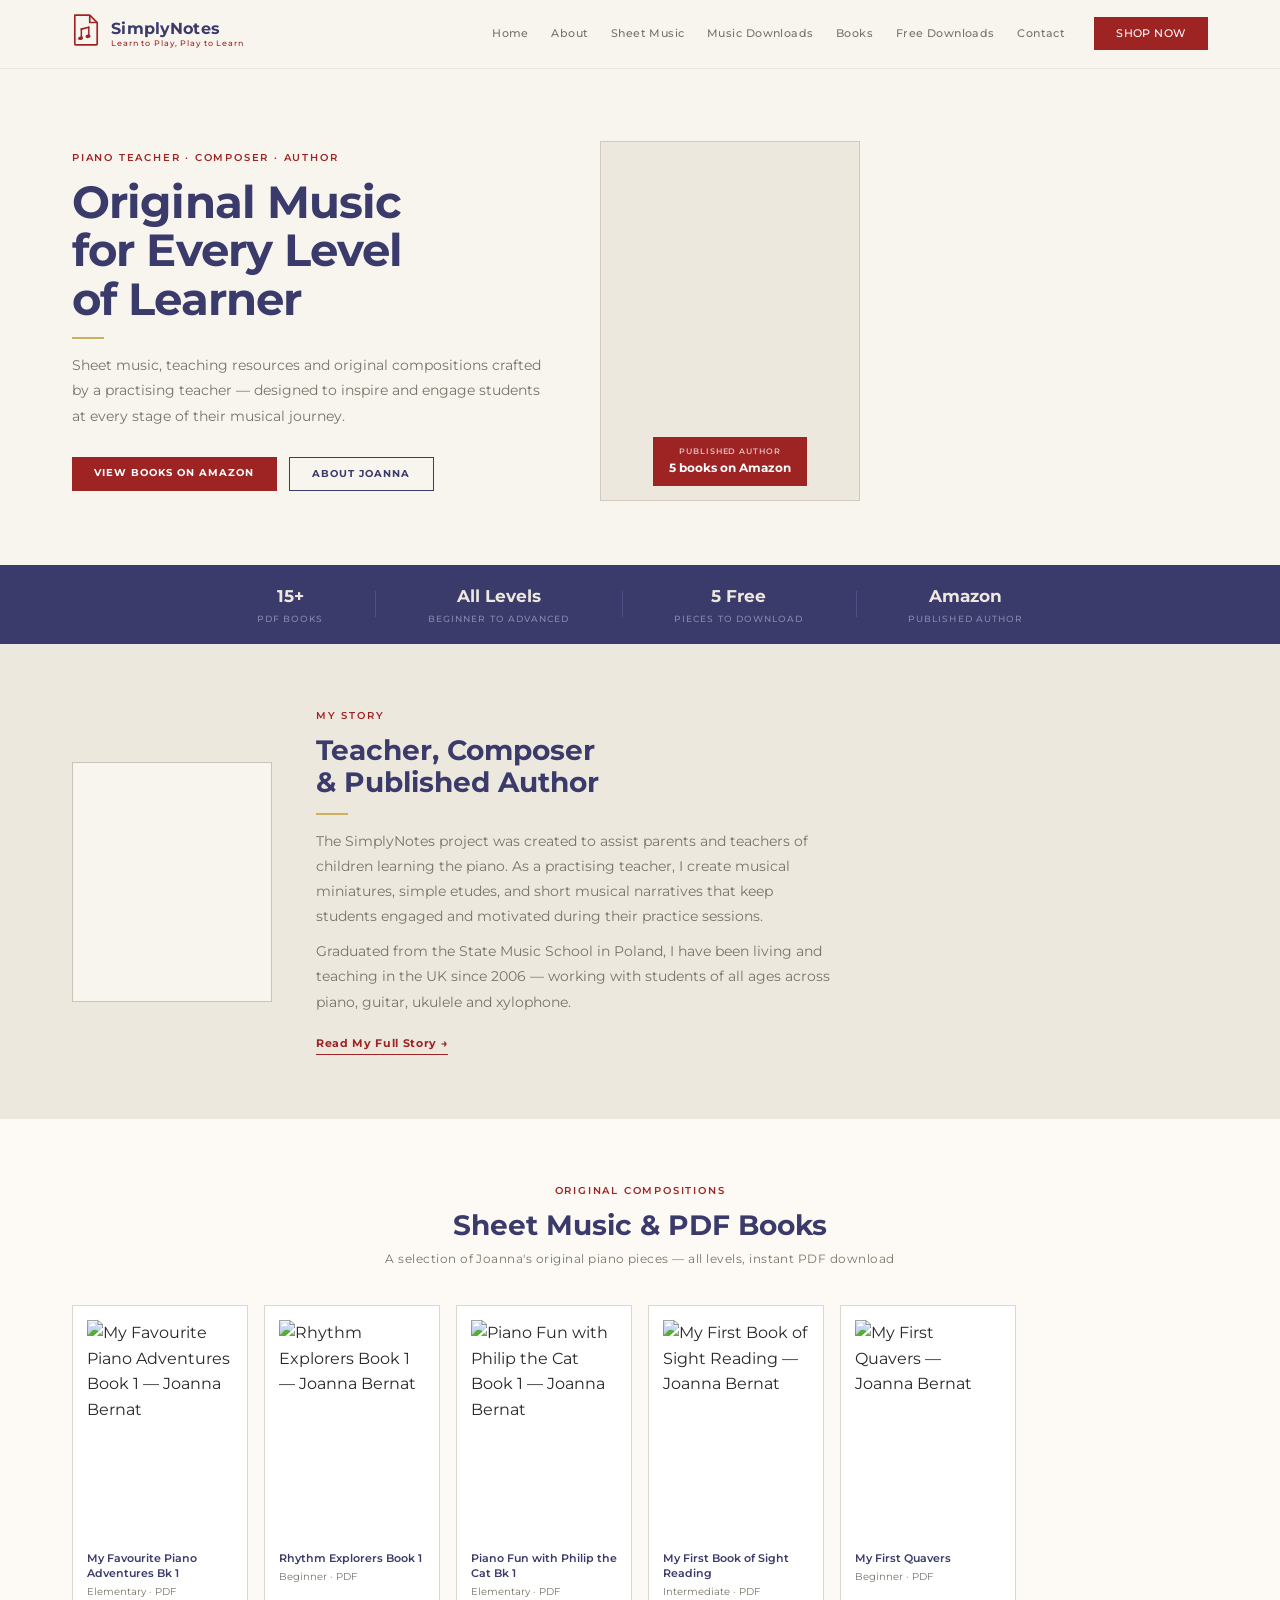
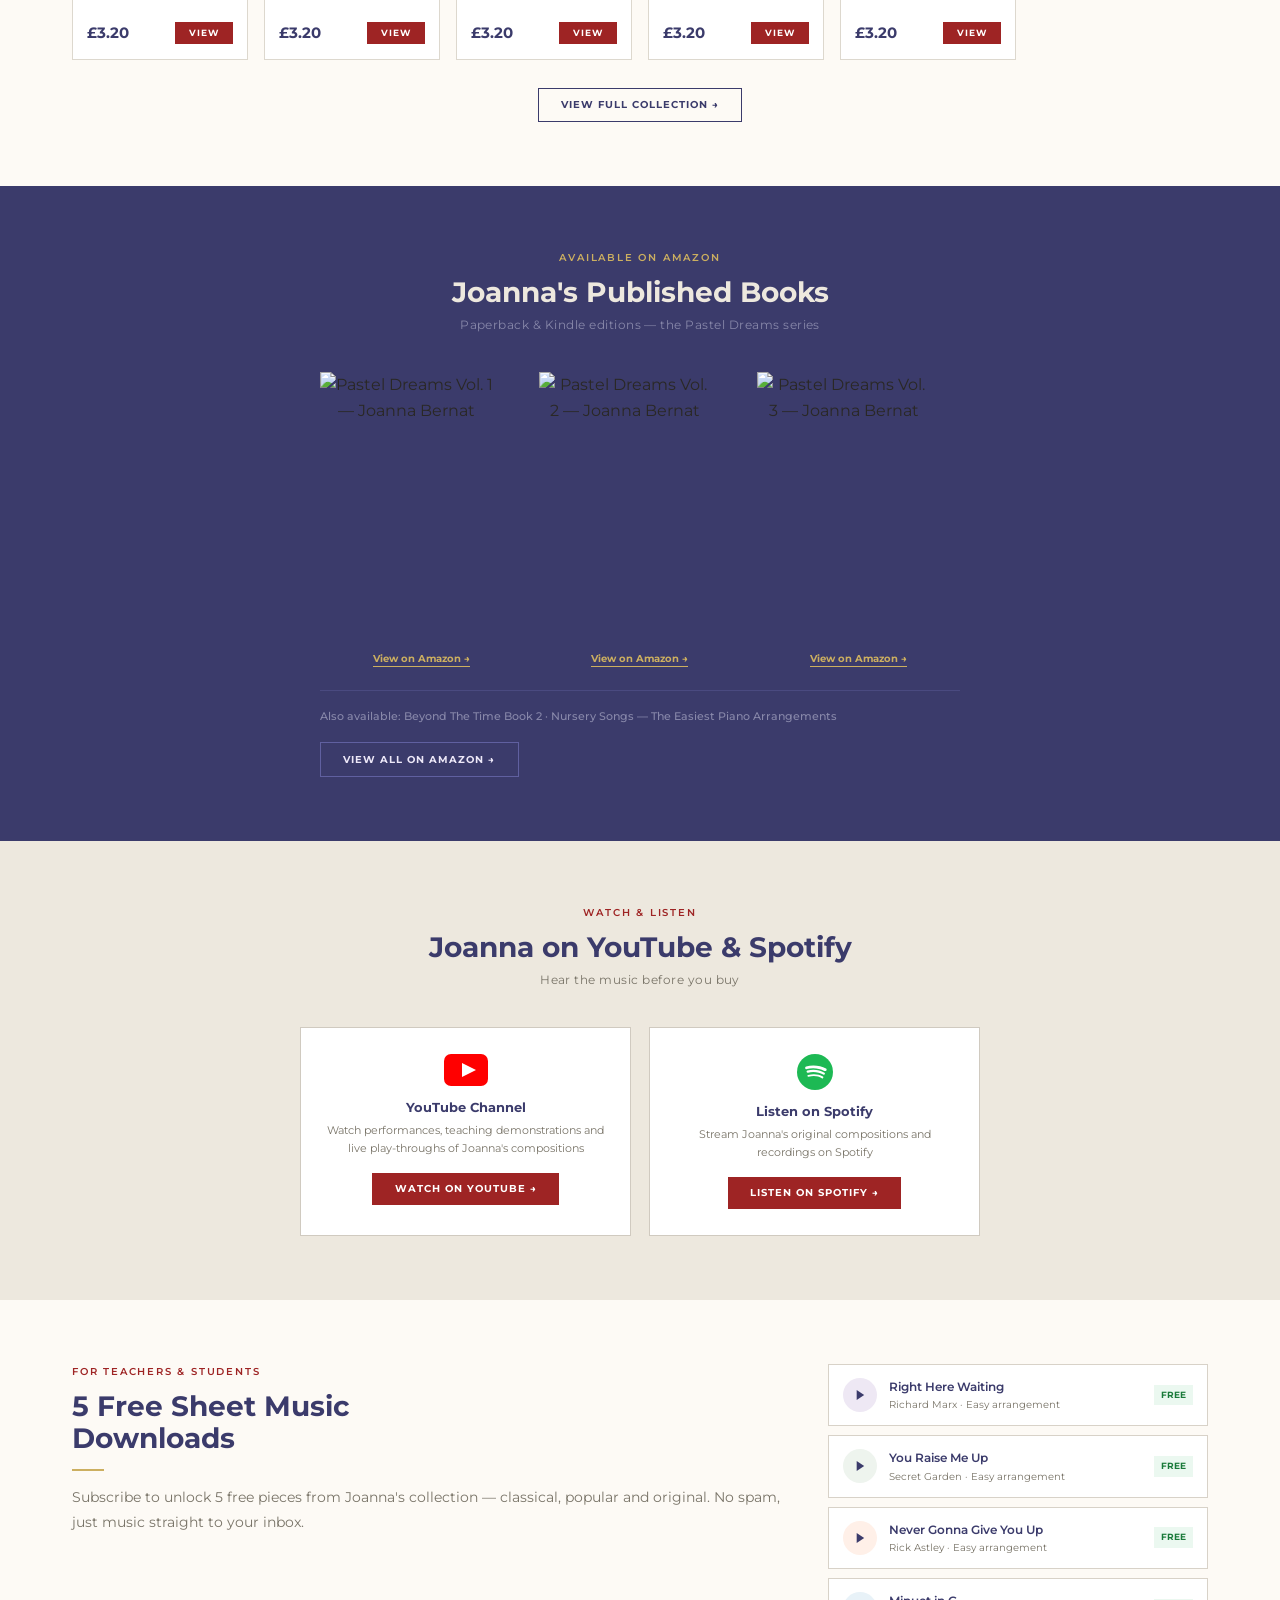
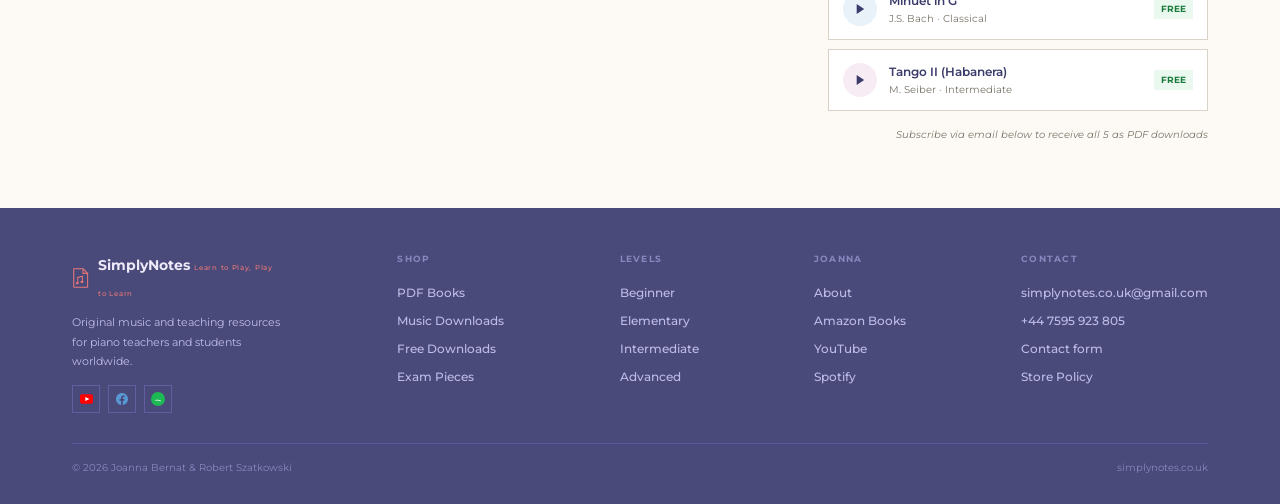
==== commit 14992715: "Add files via upload" ====
--- a/index.html
+++ b/index.html
@@ -86,7 +86,6 @@
         <div class="product-card__cover">
           <img src="https://m.media-amazon.com/images/I/6162PFqbYnL._SY425_.jpg" alt="My Favourite Piano Adventures Book 1 — Joanna Bernat" loading="lazy" style="width:100%;height:100%;object-fit:cover;display:block;">
         </div>
-        </div>
         <h3 class="product-card__title">My Favourite Piano Adventures Bk 1</h3>
         <p class="product-card__meta">Elementary · PDF</p>
         <div class="product-card__footer"><span class="product-card__price">£3.20</span><a href="./sheet-music.html" class="btn btn-red" style="padding:.4rem .875rem;font-size:.5625rem">View</a></div>
@@ -95,7 +94,6 @@
         <div class="product-card__cover">
           <img src="https://m.media-amazon.com/images/I/617OjVaoeJL._SY425_.jpg" alt="Rhythm Explorers Book 1 — Joanna Bernat" loading="lazy" style="width:100%;height:100%;object-fit:cover;display:block;">
         </div>
-        </div>
         <h3 class="product-card__title">Rhythm Explorers Book 1</h3>
         <p class="product-card__meta">Beginner · PDF</p>
         <div class="product-card__footer"><span class="product-card__price">£3.20</span><a href="./sheet-music.html" class="btn btn-red" style="padding:.4rem .875rem;font-size:.5625rem">View</a></div>
@@ -104,7 +102,6 @@
         <div class="product-card__cover">
           <img src="https://m.media-amazon.com/images/I/71LK4WCy8+L._SY425_.jpg" alt="Piano Fun with Philip the Cat Book 1 — Joanna Bernat" loading="lazy" style="width:100%;height:100%;object-fit:cover;display:block;">
         </div>
-        </div>
         <h3 class="product-card__title">Piano Fun with Philip the Cat Bk 1</h3>
         <p class="product-card__meta">Elementary · PDF</p>
         <div class="product-card__footer"><span class="product-card__price">£3.20</span><a href="./sheet-music.html" class="btn btn-red" style="padding:.4rem .875rem;font-size:.5625rem">View</a></div>
@@ -113,7 +110,6 @@
         <div class="product-card__cover">
           <img src="https://m.media-amazon.com/images/I/61CIKdsmjmL._SY425_.jpg" alt="My First Book of Sight Reading — Joanna Bernat" loading="lazy" style="width:100%;height:100%;object-fit:cover;display:block;">
         </div>
-        </div>
         <h3 class="product-card__title">My First Book of Sight Reading</h3>
         <p class="product-card__meta">Intermediate · PDF</p>
         <div class="product-card__footer"><span class="product-card__price">£3.20</span><a href="./sheet-music.html" class="btn btn-red" style="padding:.4rem .875rem;font-size:.5625rem">View</a></div>
@@ -121,7 +117,6 @@
       <div class="product-card">
         <div class="product-card__cover">
           <img src="https://m.media-amazon.com/images/I/61-EVMT8X5L._SY425_.jpg" alt="My First Quavers — Joanna Bernat" loading="lazy" style="width:100%;height:100%;object-fit:cover;display:block;">
-        </div>
         </div>
         <h3 class="product-card__title">My First Quavers</h3>
         <p class="product-card__meta">Beginner · PDF</p>
--- a/assets/css/style.css
+++ b/assets/css/style.css
@@ -400,6 +400,7 @@
 
 .product-card__cover {
     aspect-ratio: 2 / 3;
+    max-height: 220px;
     margin-bottom: 0.75rem;
     display: flex;
     align-items: center;
@@ -499,6 +500,7 @@
 .book-card { text-align: center; }
 .book-card__cover {
     aspect-ratio: 2 / 3;
+    max-height: 260px;
     margin-bottom: 0.75rem;
     overflow: hidden;
     position: relative;
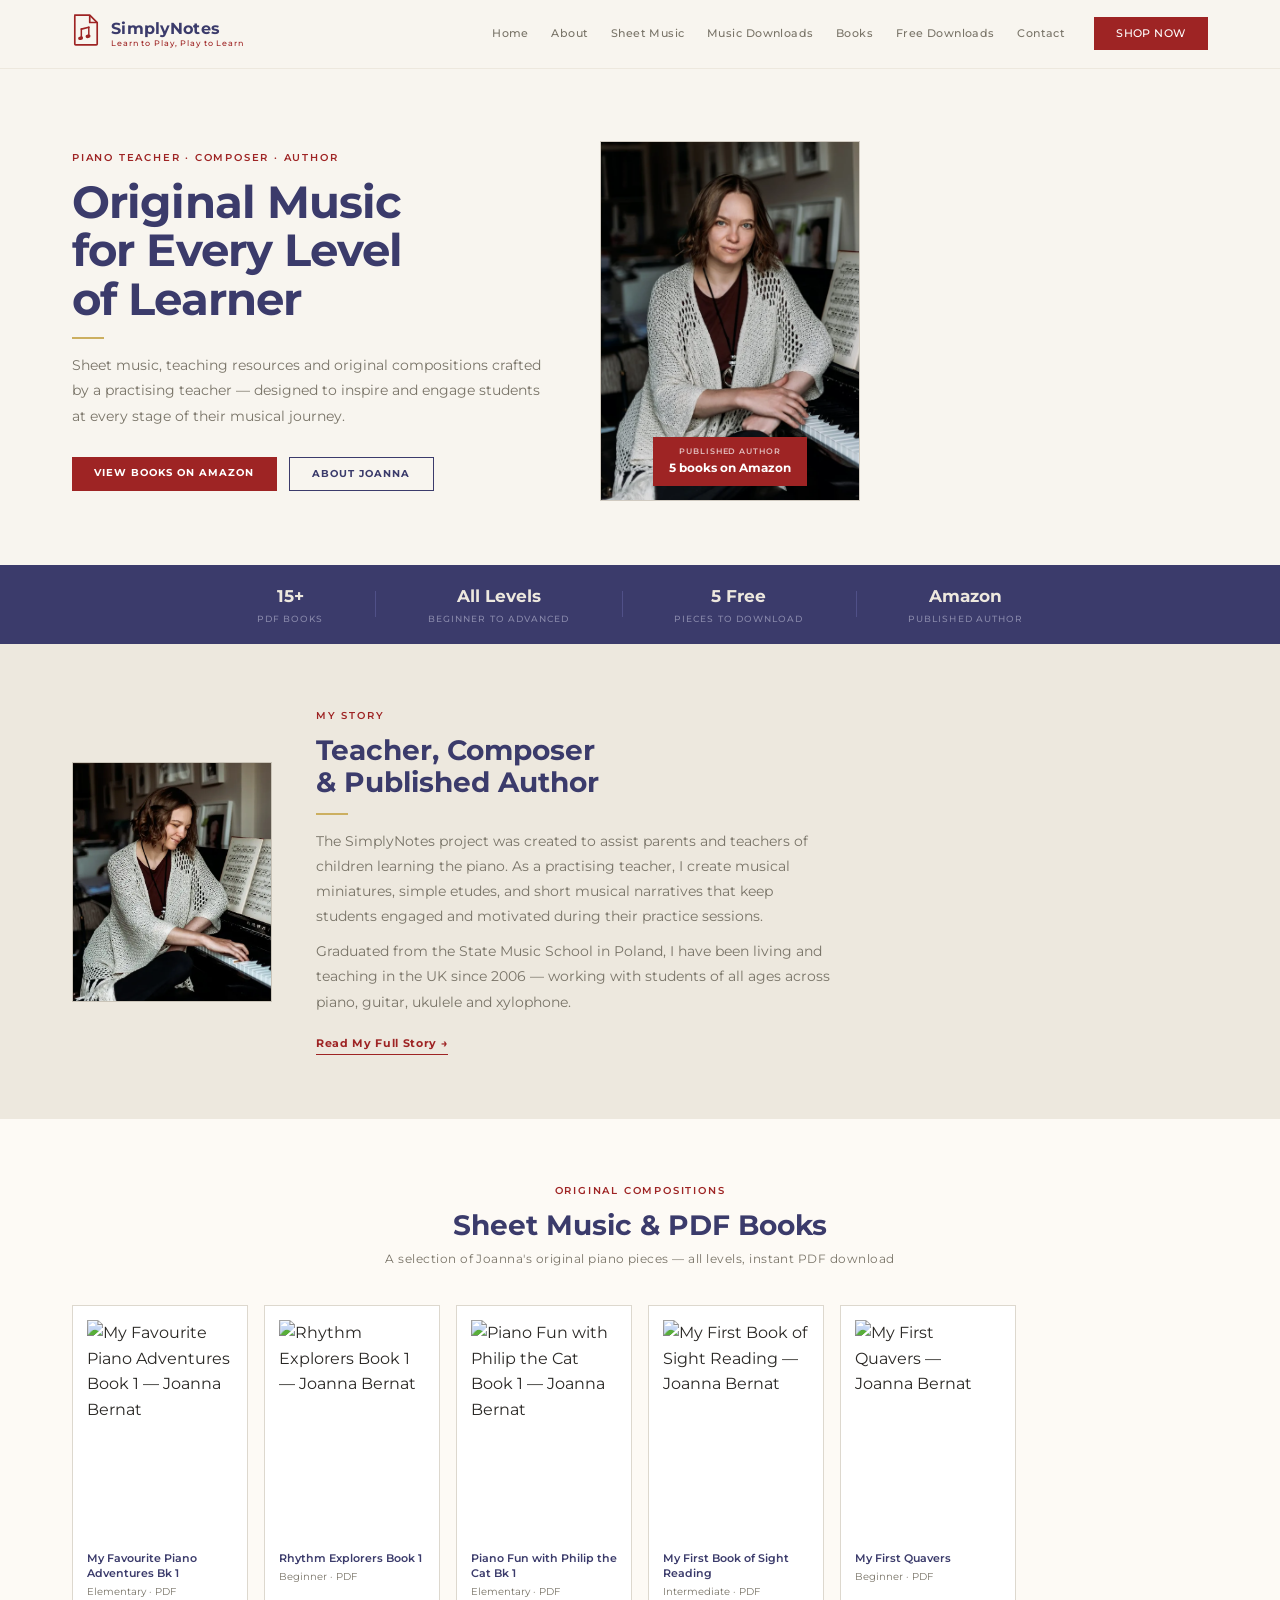
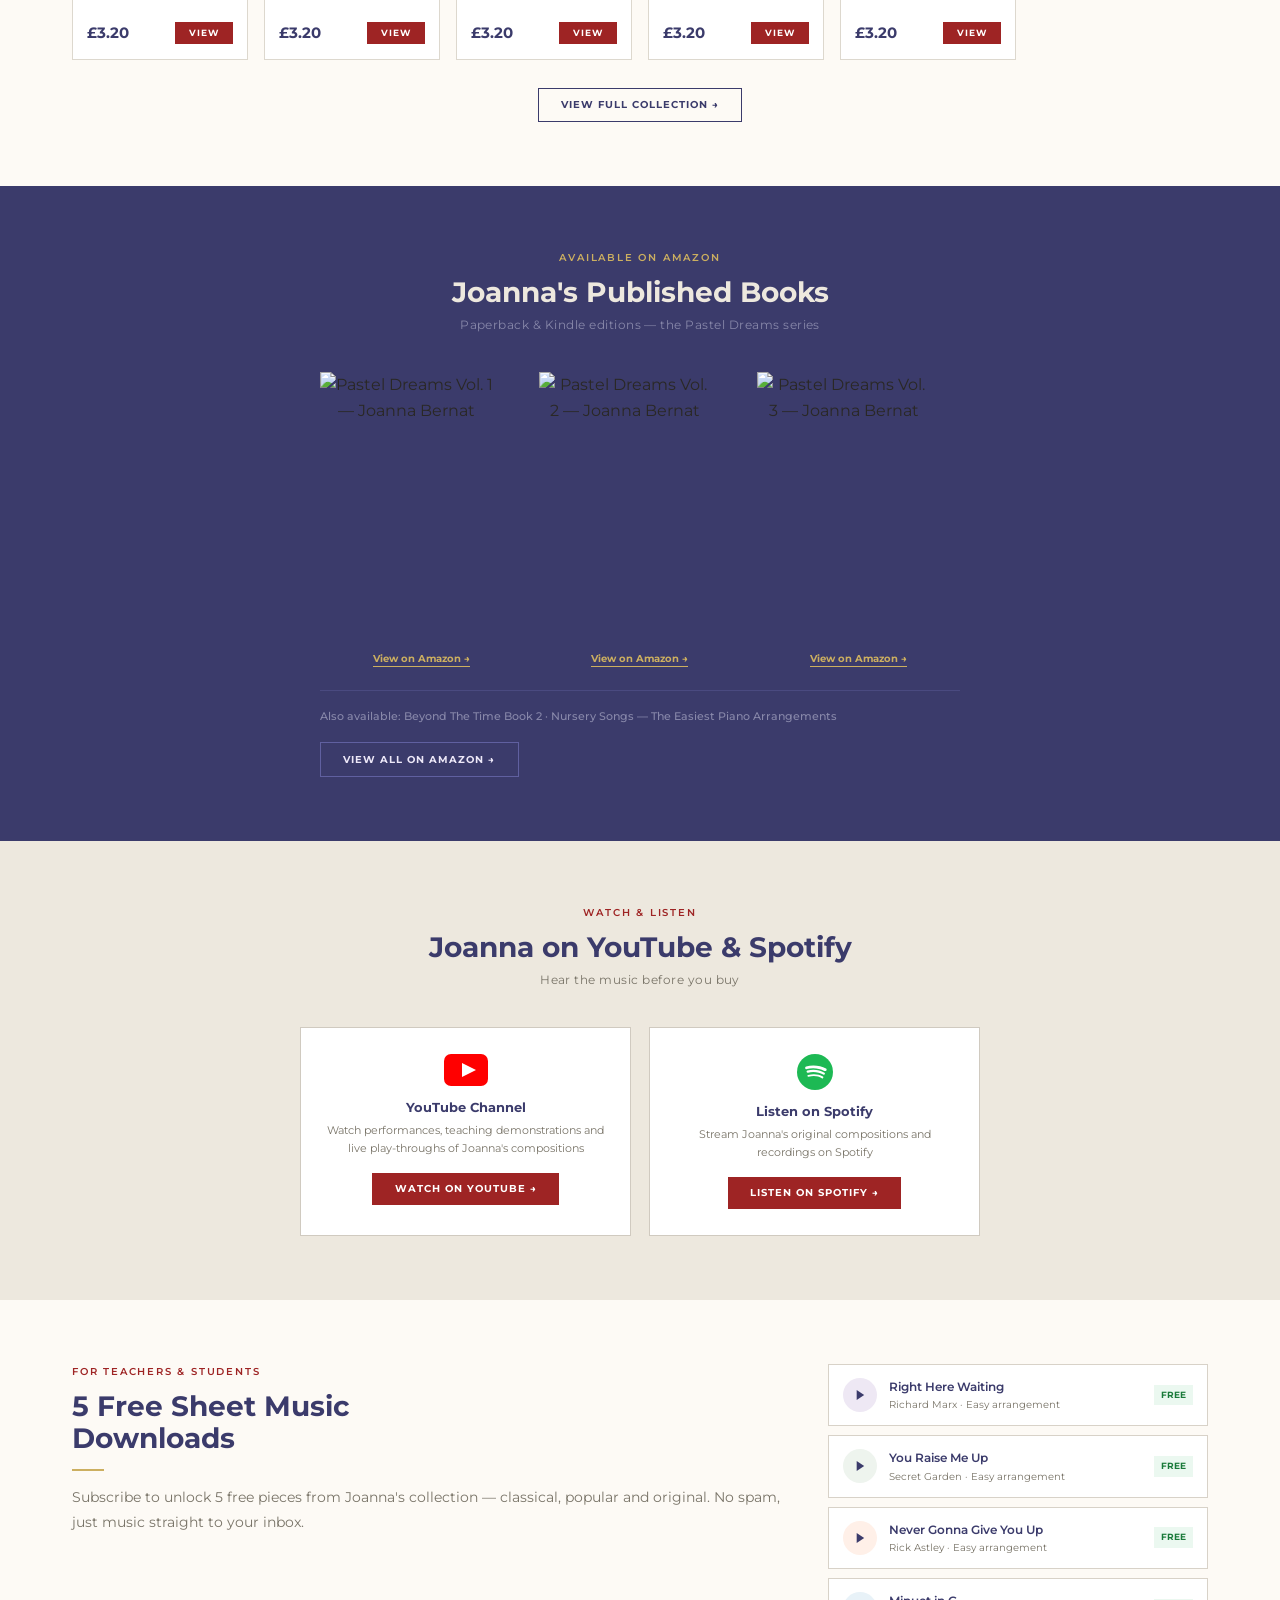
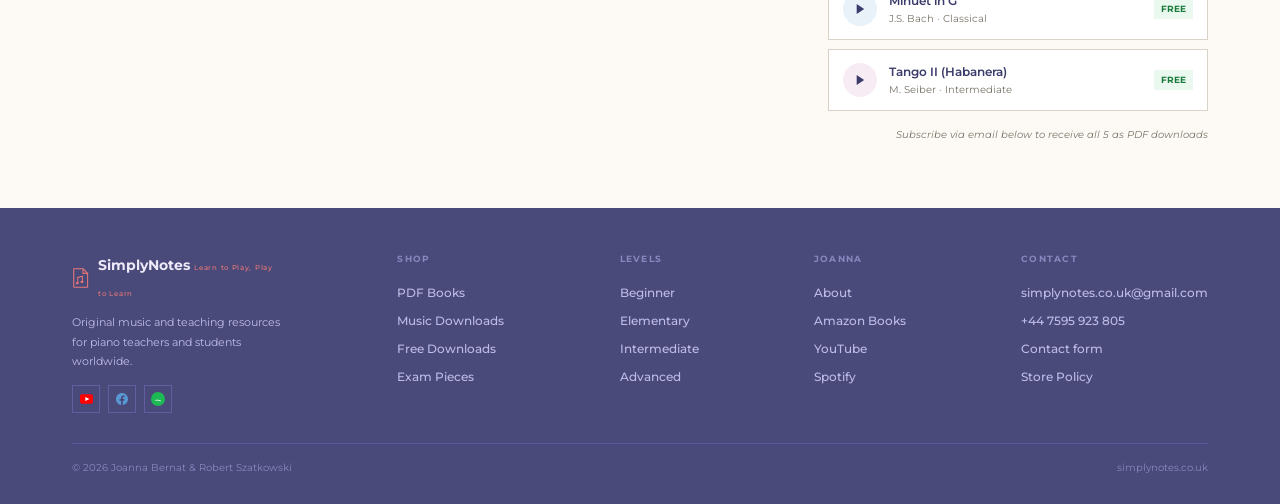
==== commit eb7f524b: "Update index.html" ====
--- a/index.html
+++ b/index.html
@@ -30,7 +30,7 @@
         </div>
       </div>
       <div class="hero__photo">
-        <img src="./assets/images/joanna-hero.jpg" alt="Joanna Bernat — piano teacher and composer"
+        <img src="./assets/images/Asia.webp" alt="Joanna Bernat — piano teacher and composer"
              onerror="this.parentElement.classList.add('hero__photo--fallback');this.remove()">
         <div class="hero__badge">
           <span class="hero__badge-label">PUBLISHED AUTHOR</span>
@@ -59,7 +59,7 @@
   <div class="container">
     <div class="about__inner">
       <div class="about__photo">
-        <img src="./assets/images/joanna-about.jpg" alt="Joanna Bernat" onerror="this.style.display='none'">
+        <img src="./assets/images/Asia3.webp" alt="Joanna Bernat" onerror="this.style.display='none'">
       </div>
       <div class="about__content">
         <span class="section-tag">My Story</span>
@@ -221,4 +221,4 @@
 ml('account', '183767706205423187');
 </script>
 </body>
-</html>+</html>
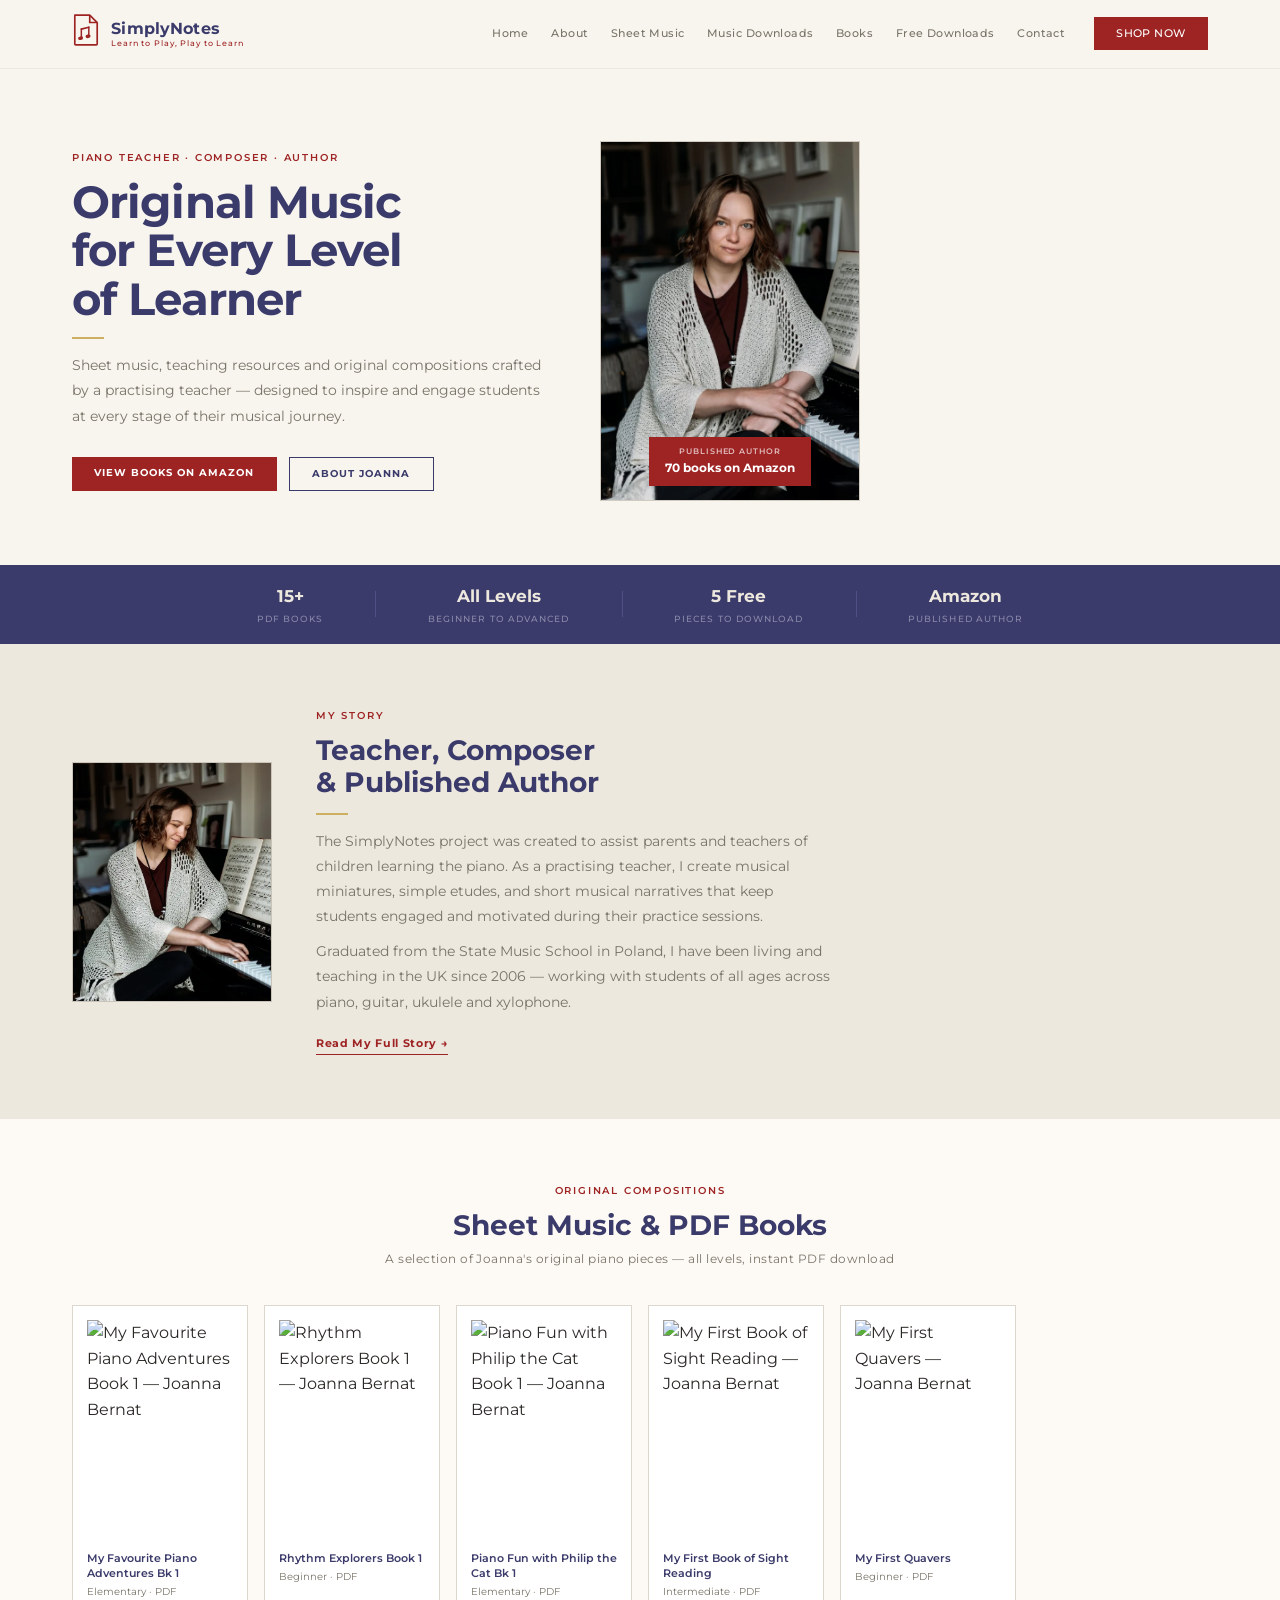
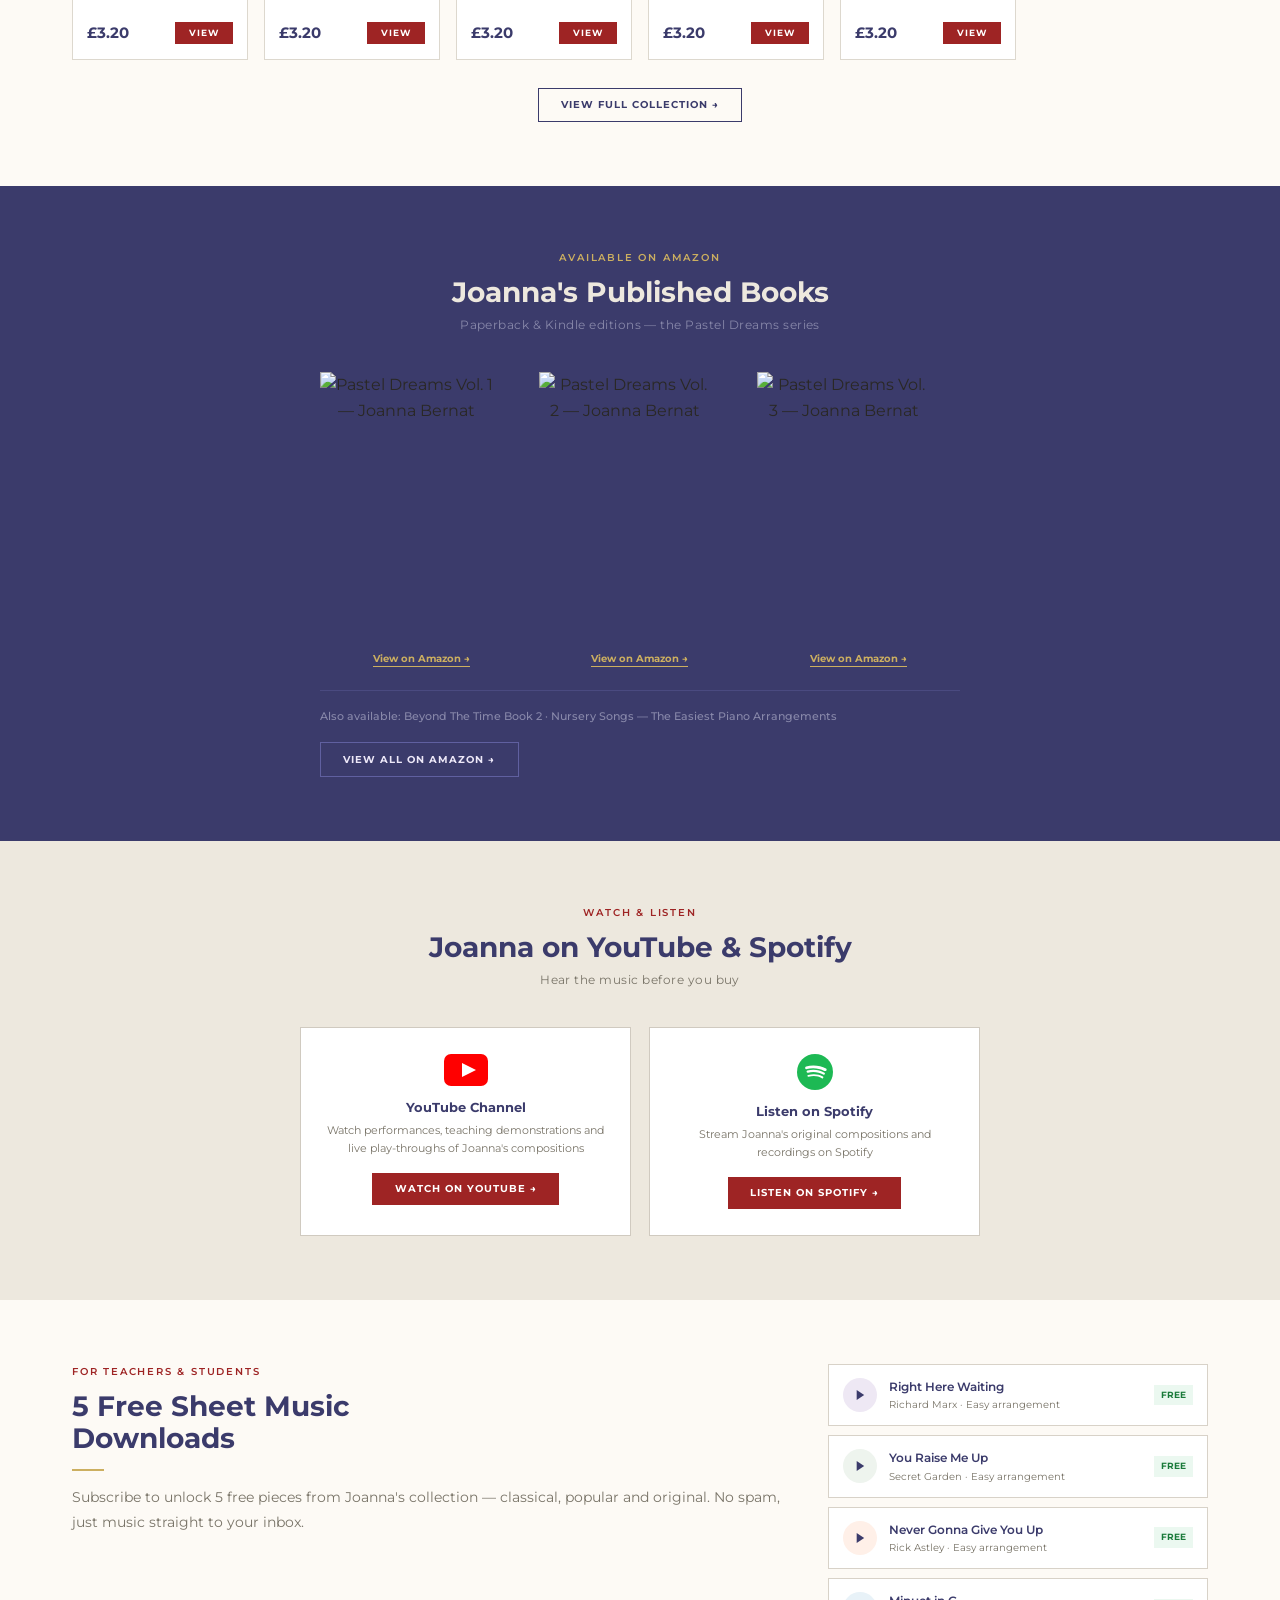
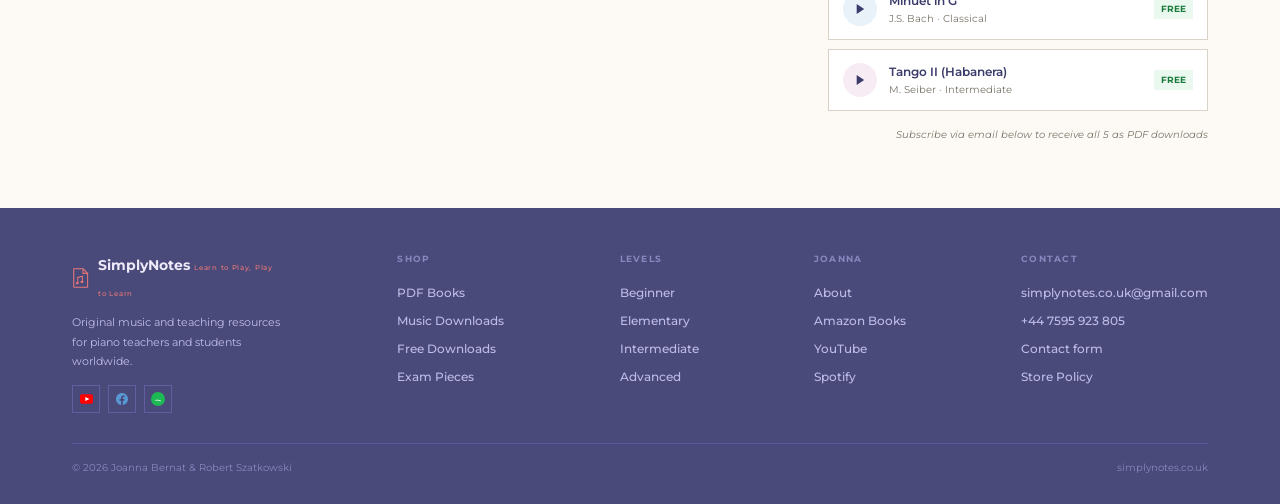
==== commit 001051e3: "Update index.html" ====
--- a/index.html
+++ b/index.html
@@ -34,7 +34,7 @@
              onerror="this.parentElement.classList.add('hero__photo--fallback');this.remove()">
         <div class="hero__badge">
           <span class="hero__badge-label">PUBLISHED AUTHOR</span>
-          <span class="hero__badge-value">5 books on Amazon</span>
+          <span class="hero__badge-value">70 books on Amazon</span>
         </div>
       </div>
     </div>
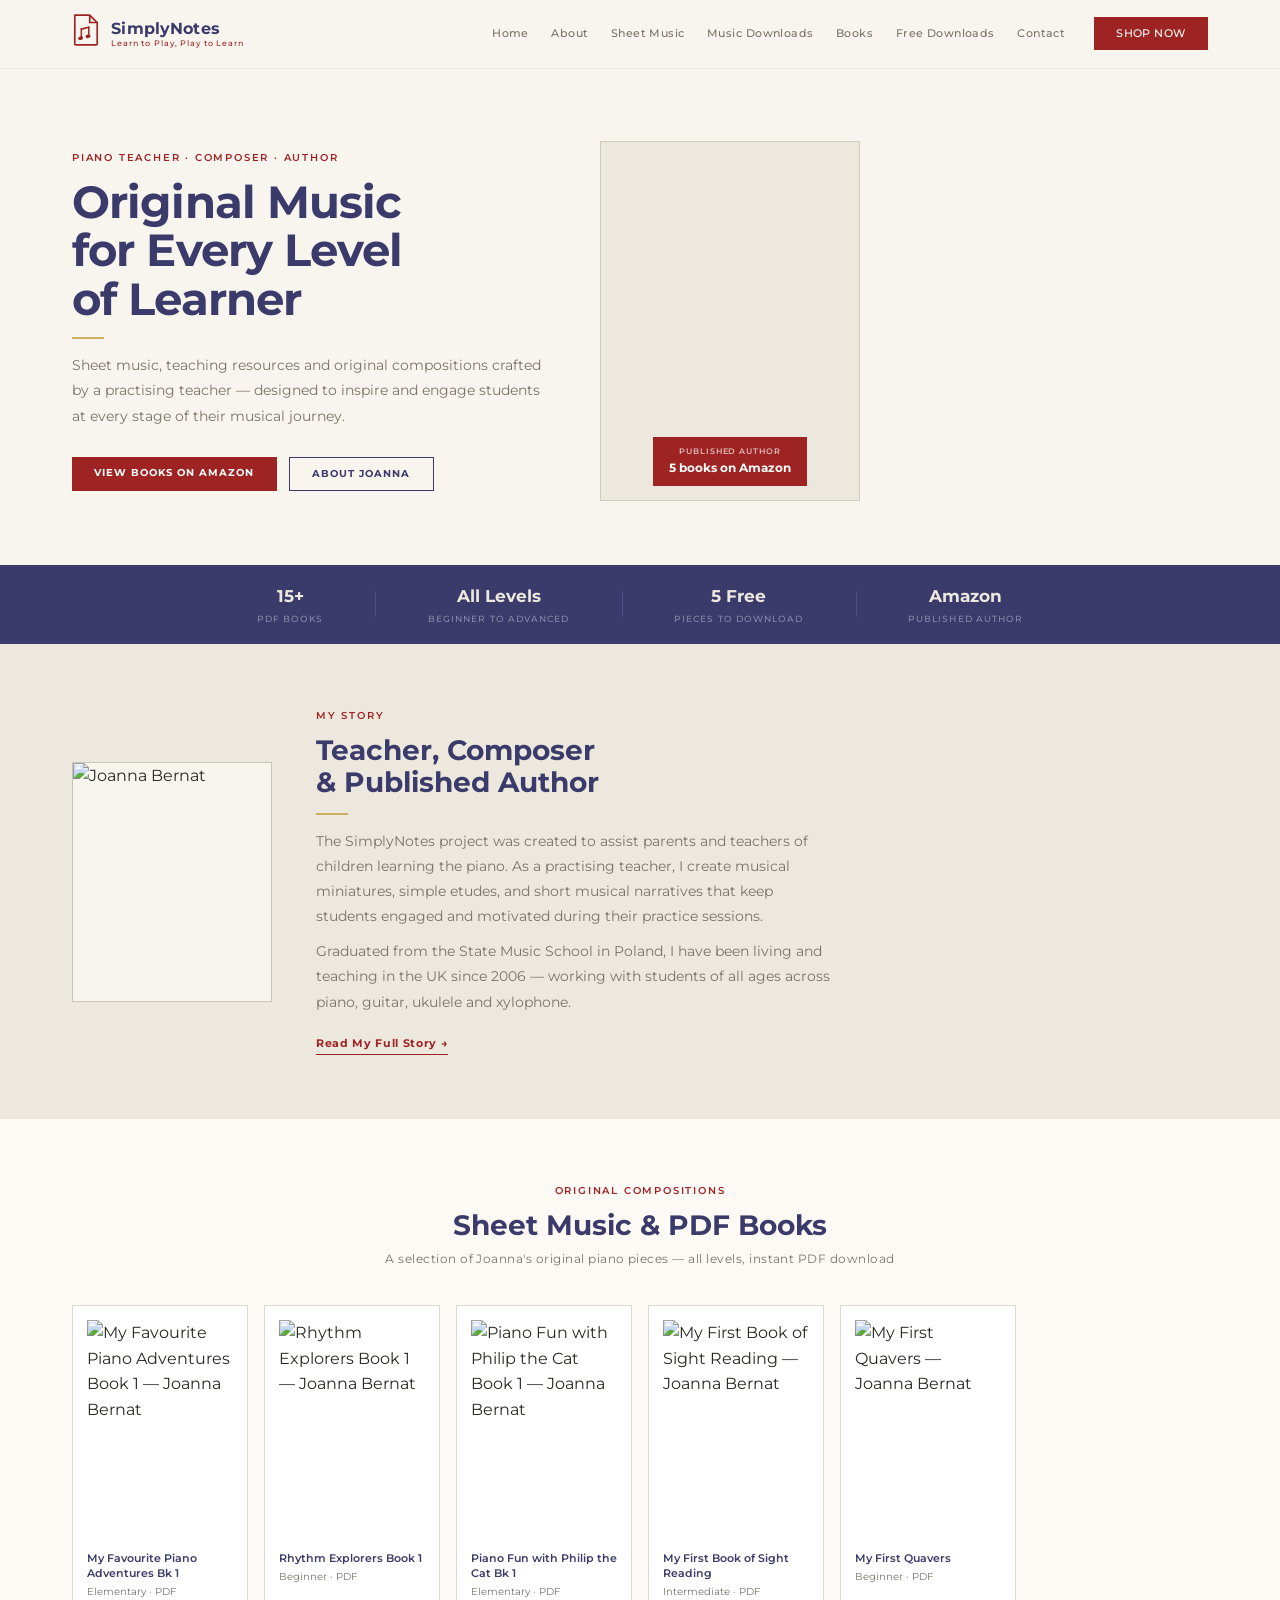
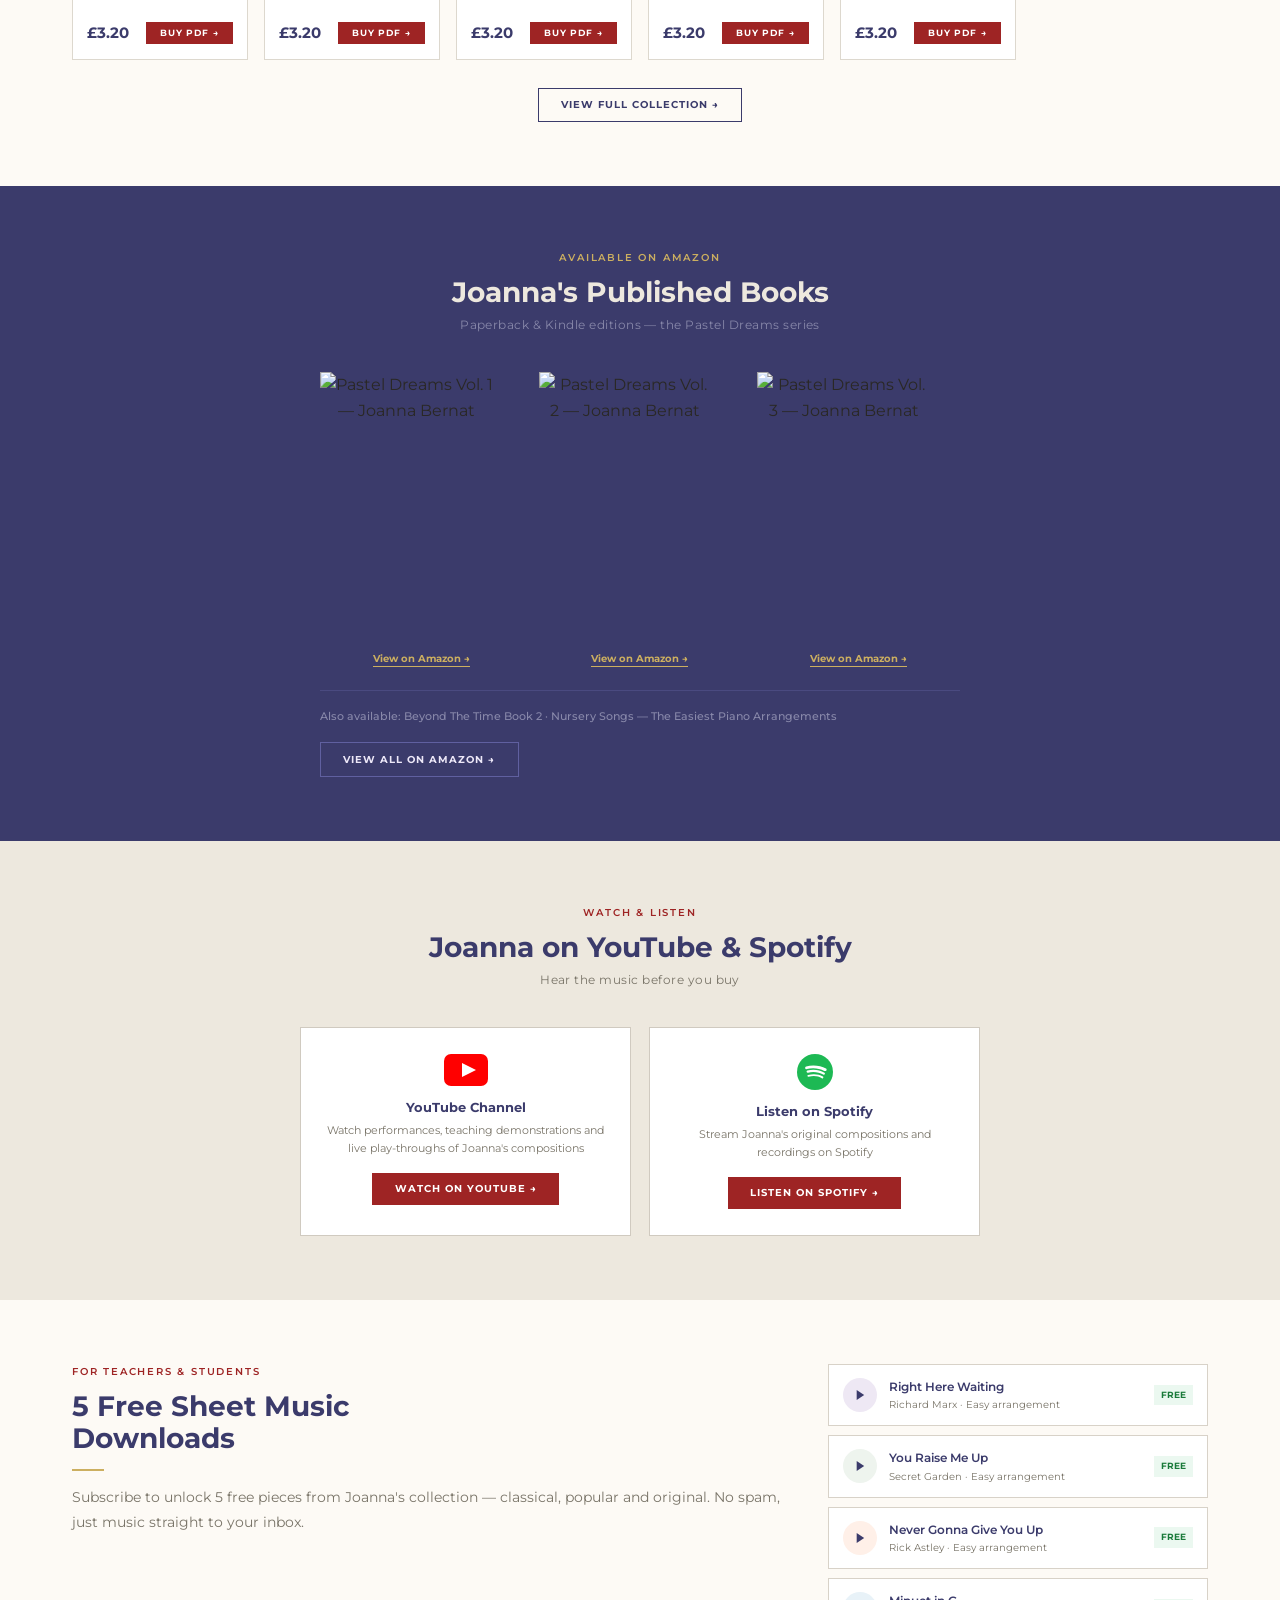
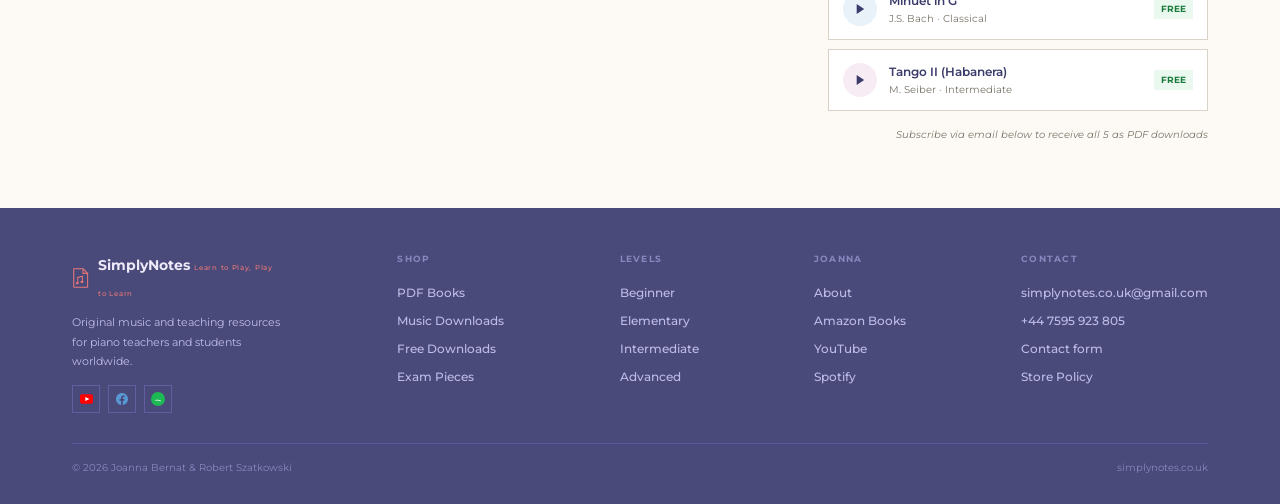
==== commit 44fe7c81: "Add files via upload" ====
--- a/index.html
+++ b/index.html
@@ -30,11 +30,11 @@
         </div>
       </div>
       <div class="hero__photo">
-        <img src="./assets/images/Asia.webp" alt="Joanna Bernat — piano teacher and composer"
+        <img src="./assets/Asia.webp" alt="Joanna Bernat — piano teacher and composer"
              onerror="this.parentElement.classList.add('hero__photo--fallback');this.remove()">
         <div class="hero__badge">
           <span class="hero__badge-label">PUBLISHED AUTHOR</span>
-          <span class="hero__badge-value">70 books on Amazon</span>
+          <span class="hero__badge-value">5 books on Amazon</span>
         </div>
       </div>
     </div>
@@ -59,7 +59,7 @@
   <div class="container">
     <div class="about__inner">
       <div class="about__photo">
-        <img src="./assets/images/Asia3.webp" alt="Joanna Bernat" onerror="this.style.display='none'">
+        <img src="./assets/Asia3.webp" alt="Joanna Bernat">
       </div>
       <div class="about__content">
         <span class="section-tag">My Story</span>
@@ -88,7 +88,7 @@
         </div>
         <h3 class="product-card__title">My Favourite Piano Adventures Bk 1</h3>
         <p class="product-card__meta">Elementary · PDF</p>
-        <div class="product-card__footer"><span class="product-card__price">£3.20</span><a href="./sheet-music.html" class="btn btn-red" style="padding:.4rem .875rem;font-size:.5625rem">View</a></div>
+        <div class="product-card__footer"><span class="product-card__price">£3.20</span><a href="./sheet-music.html" class="btn btn-red" style="padding:.4rem .875rem;font-size:.5625rem">Buy PDF →</a></div>
       </div>
       <div class="product-card">
         <div class="product-card__cover">
@@ -96,7 +96,7 @@
         </div>
         <h3 class="product-card__title">Rhythm Explorers Book 1</h3>
         <p class="product-card__meta">Beginner · PDF</p>
-        <div class="product-card__footer"><span class="product-card__price">£3.20</span><a href="./sheet-music.html" class="btn btn-red" style="padding:.4rem .875rem;font-size:.5625rem">View</a></div>
+        <div class="product-card__footer"><span class="product-card__price">£3.20</span><a href="./sheet-music.html" class="btn btn-red" style="padding:.4rem .875rem;font-size:.5625rem">Buy PDF →</a></div>
       </div>
       <div class="product-card">
         <div class="product-card__cover">
@@ -104,7 +104,7 @@
         </div>
         <h3 class="product-card__title">Piano Fun with Philip the Cat Bk 1</h3>
         <p class="product-card__meta">Elementary · PDF</p>
-        <div class="product-card__footer"><span class="product-card__price">£3.20</span><a href="./sheet-music.html" class="btn btn-red" style="padding:.4rem .875rem;font-size:.5625rem">View</a></div>
+        <div class="product-card__footer"><span class="product-card__price">£3.20</span><a href="./sheet-music.html" class="btn btn-red" style="padding:.4rem .875rem;font-size:.5625rem">Buy PDF →</a></div>
       </div>
       <div class="product-card">
         <div class="product-card__cover">
@@ -112,7 +112,7 @@
         </div>
         <h3 class="product-card__title">My First Book of Sight Reading</h3>
         <p class="product-card__meta">Intermediate · PDF</p>
-        <div class="product-card__footer"><span class="product-card__price">£3.20</span><a href="./sheet-music.html" class="btn btn-red" style="padding:.4rem .875rem;font-size:.5625rem">View</a></div>
+        <div class="product-card__footer"><span class="product-card__price">£3.20</span><a href="./sheet-music.html" class="btn btn-red" style="padding:.4rem .875rem;font-size:.5625rem">Buy PDF →</a></div>
       </div>
       <div class="product-card">
         <div class="product-card__cover">
@@ -120,7 +120,7 @@
         </div>
         <h3 class="product-card__title">My First Quavers</h3>
         <p class="product-card__meta">Beginner · PDF</p>
-        <div class="product-card__footer"><span class="product-card__price">£3.20</span><a href="./sheet-music.html" class="btn btn-red" style="padding:.4rem .875rem;font-size:.5625rem">View</a></div>
+        <div class="product-card__footer"><span class="product-card__price">£3.20</span><a href="./sheet-music.html" class="btn btn-red" style="padding:.4rem .875rem;font-size:.5625rem">Buy PDF →</a></div>
       </div>
     </div>
     <div style="text-align:center;margin-top:1.75rem;">
@@ -221,4 +221,4 @@
 ml('account', '183767706205423187');
 </script>
 </body>
-</html>
+</html>
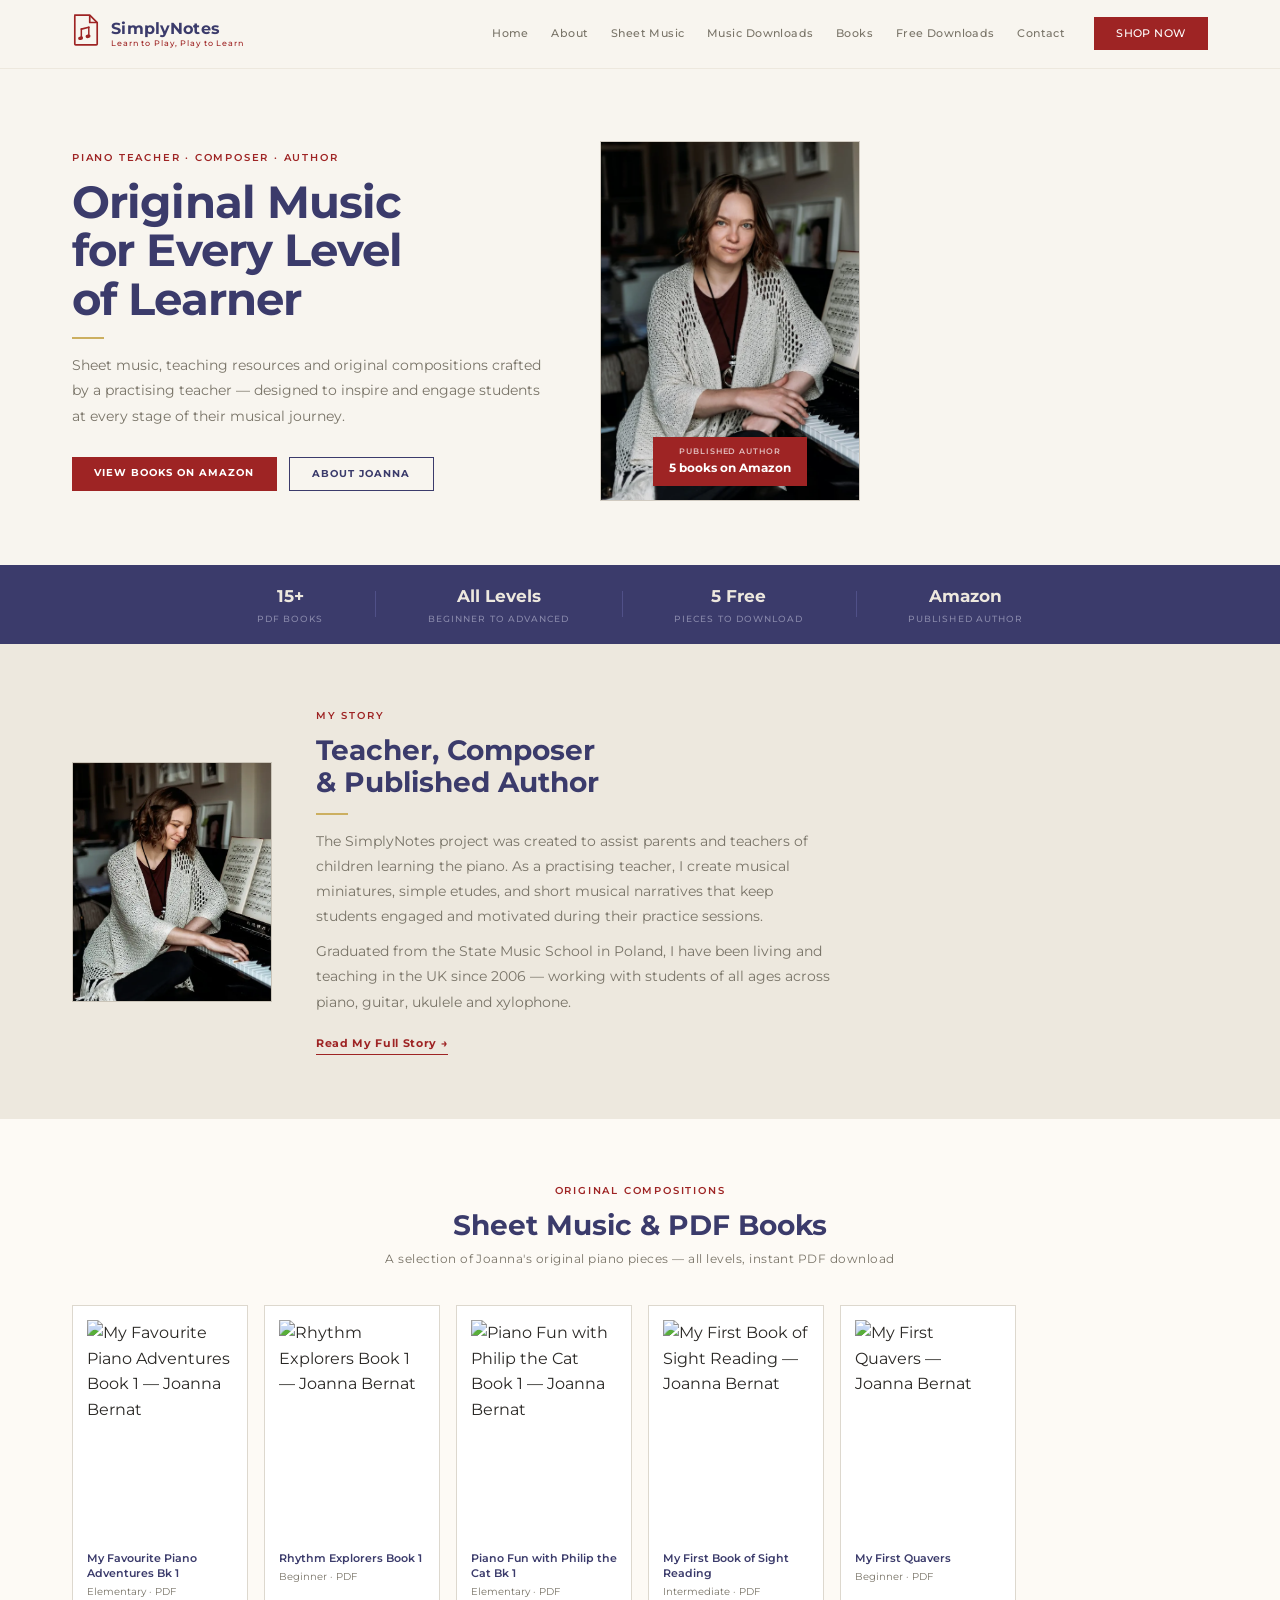
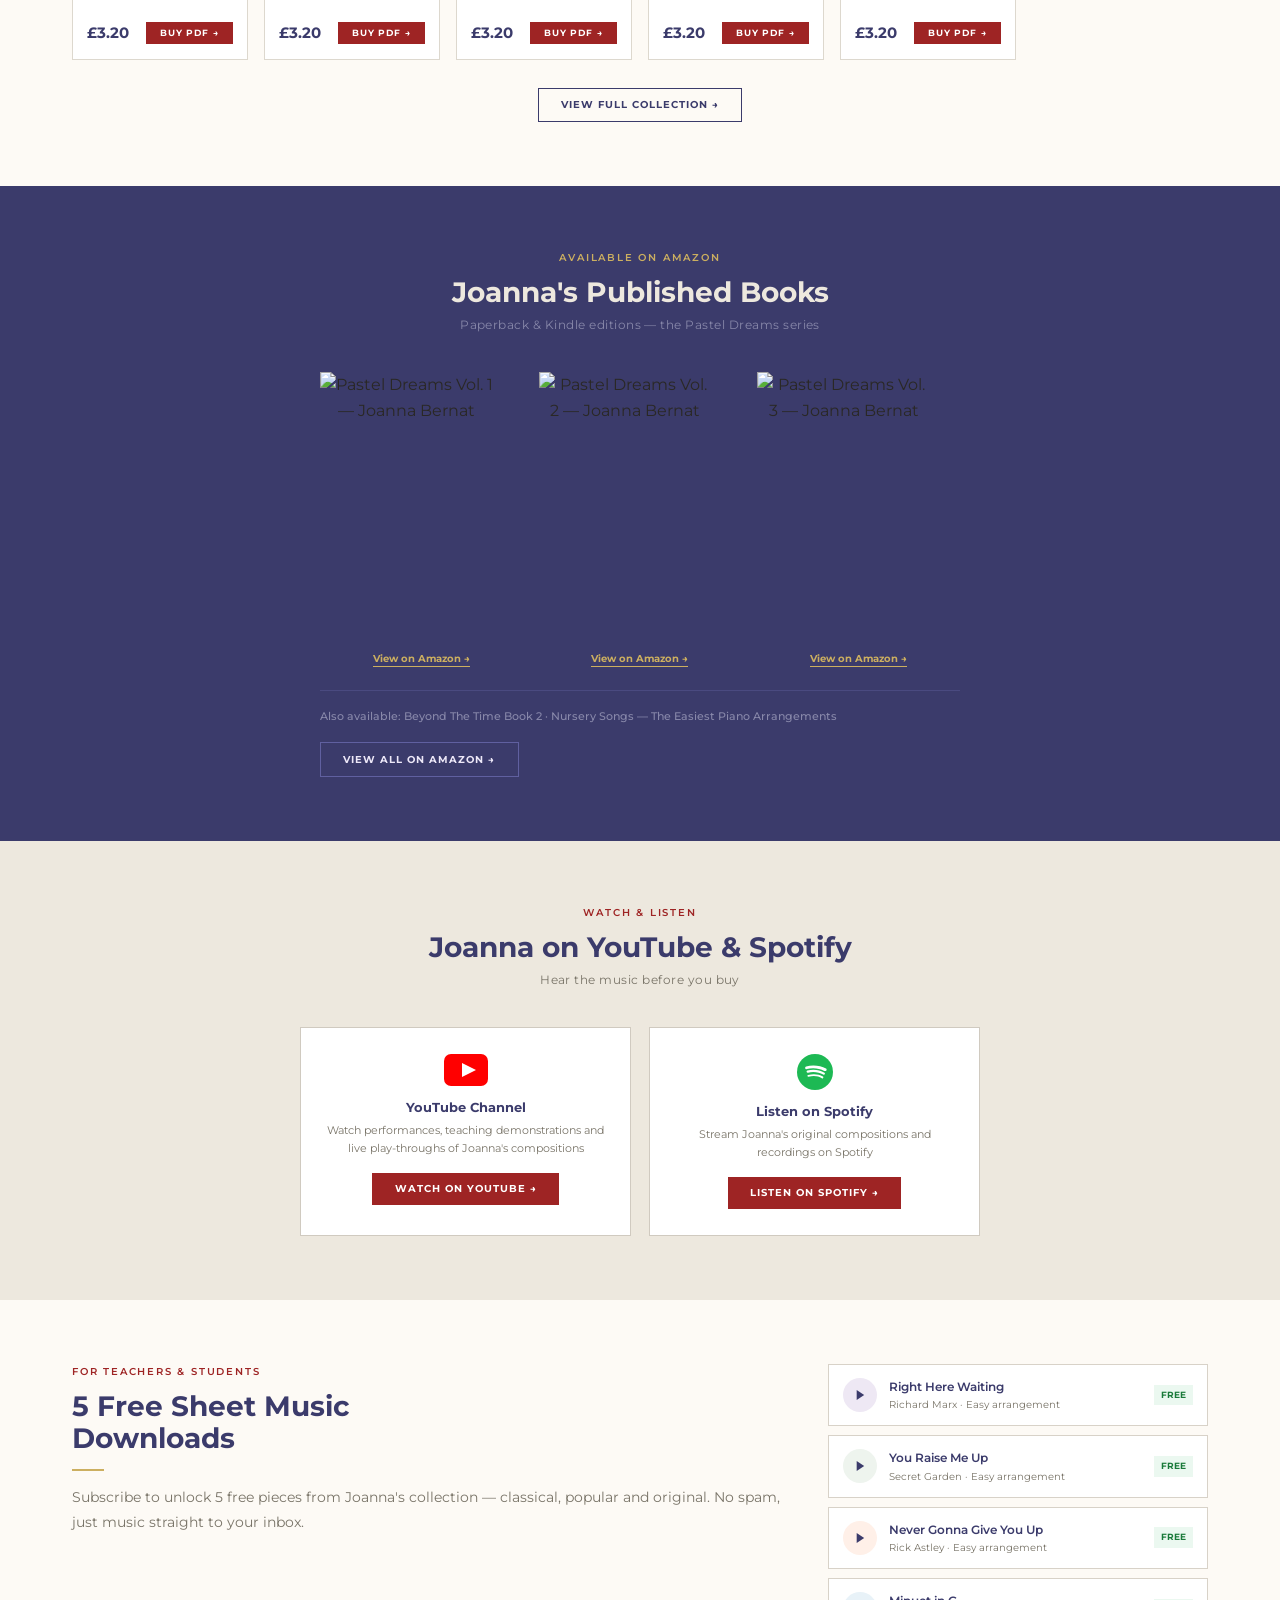
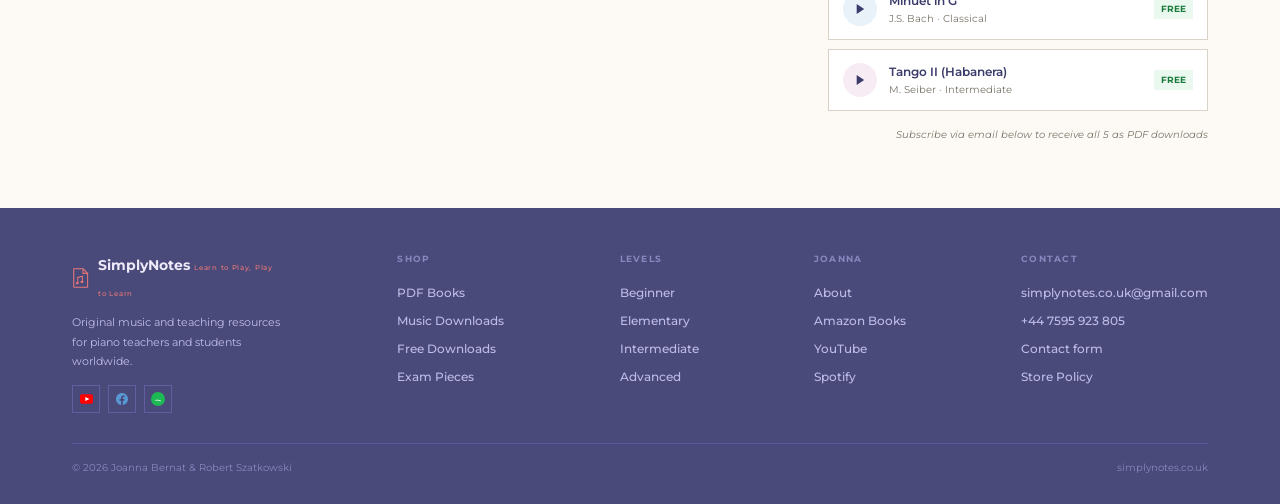
==== commit fcc62782: "Update index.html" ====
--- a/index.html
+++ b/index.html
@@ -30,7 +30,7 @@
         </div>
       </div>
       <div class="hero__photo">
-        <img src="./assets/Asia.webp" alt="Joanna Bernat — piano teacher and composer"
+        <img src="./assets/images/Asia.webp" alt="Joanna Bernat — piano teacher and composer"
              onerror="this.parentElement.classList.add('hero__photo--fallback');this.remove()">
         <div class="hero__badge">
           <span class="hero__badge-label">PUBLISHED AUTHOR</span>
@@ -59,7 +59,7 @@
   <div class="container">
     <div class="about__inner">
       <div class="about__photo">
-        <img src="./assets/Asia3.webp" alt="Joanna Bernat">
+        <img src="./assets/images/Asia3.webp" alt="Joanna Bernat">
       </div>
       <div class="about__content">
         <span class="section-tag">My Story</span>
@@ -221,4 +221,4 @@
 ml('account', '183767706205423187');
 </script>
 </body>
-</html>+</html>
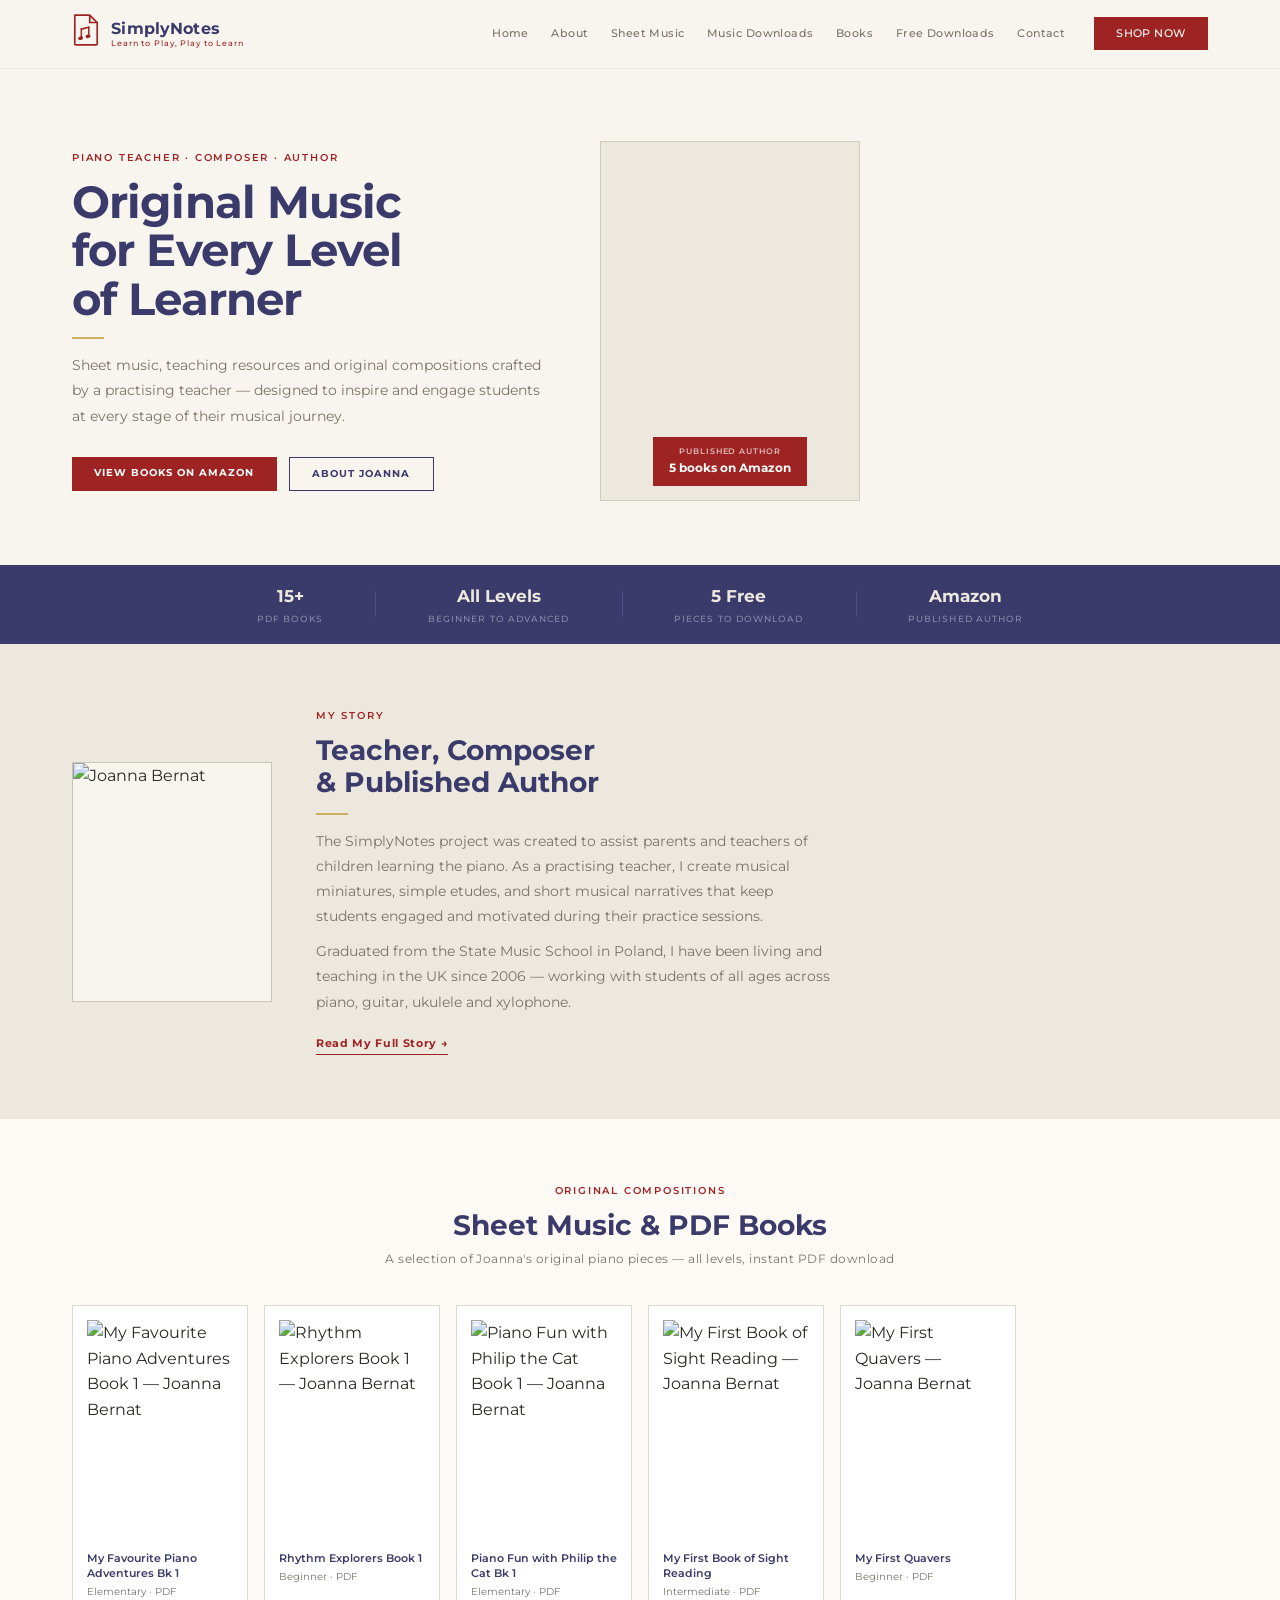
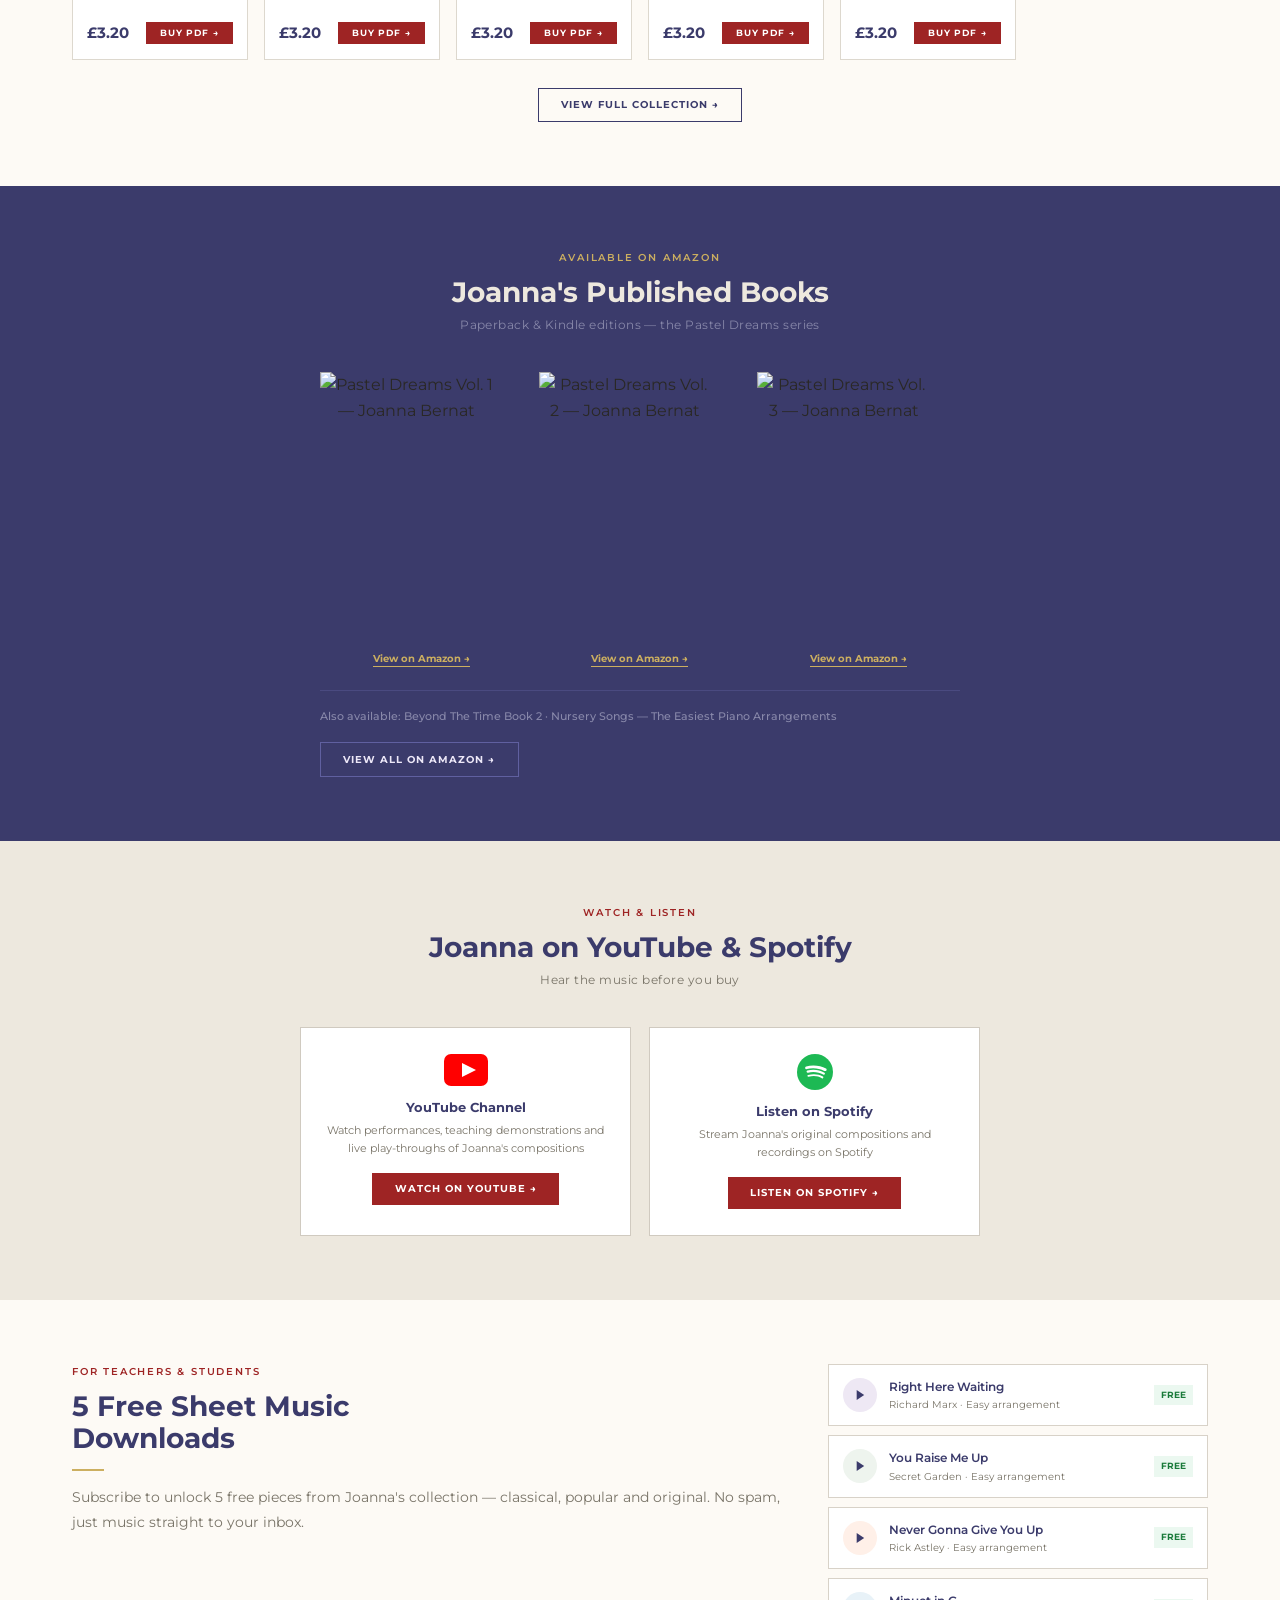
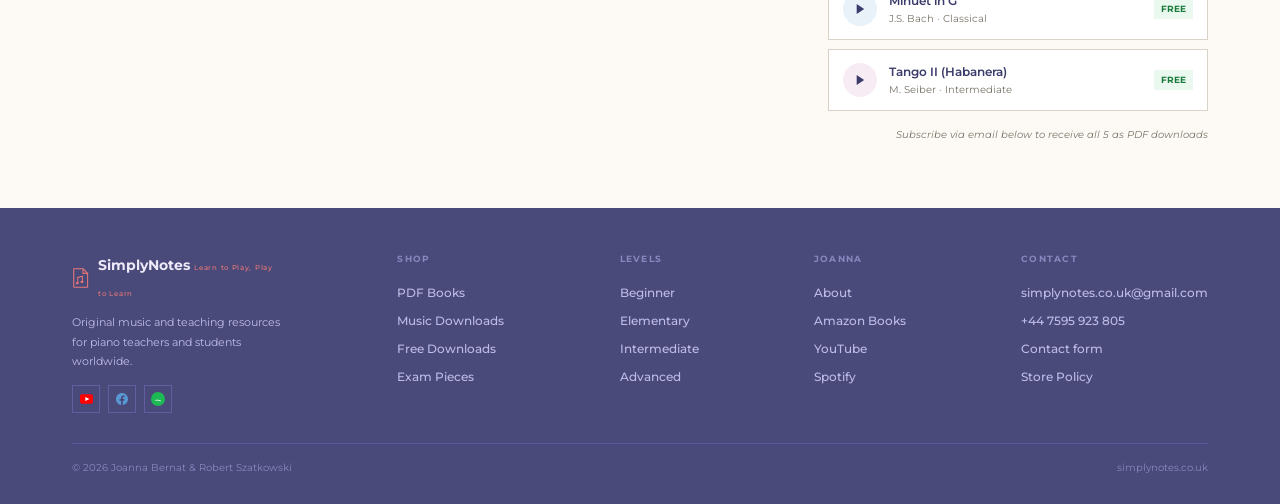
==== commit 1f52338b: "Add files via upload" ====
--- a/index.html
+++ b/index.html
@@ -30,7 +30,7 @@
         </div>
       </div>
       <div class="hero__photo">
-        <img src="./assets/images/Asia.webp" alt="Joanna Bernat — piano teacher and composer"
+        <img src="./assets/Asia.webp" alt="Joanna Bernat — piano teacher and composer"
              onerror="this.parentElement.classList.add('hero__photo--fallback');this.remove()">
         <div class="hero__badge">
           <span class="hero__badge-label">PUBLISHED AUTHOR</span>
@@ -59,7 +59,7 @@
   <div class="container">
     <div class="about__inner">
       <div class="about__photo">
-        <img src="./assets/images/Asia3.webp" alt="Joanna Bernat">
+        <img src="./assets/Asia3.webp" alt="Joanna Bernat">
       </div>
       <div class="about__content">
         <span class="section-tag">My Story</span>
@@ -221,4 +221,4 @@
 ml('account', '183767706205423187');
 </script>
 </body>
-</html>
+</html>
--- a/assets/css/pages.css
+++ b/assets/css/pages.css
@@ -160,7 +160,7 @@
   grid-template-columns: repeat(auto-fill, minmax(200px, 1fr));
   gap: 1.5rem;
 }
-.book-full-card { text-align: center; }
+.book-full-card { text-align: center; display: flex; flex-direction: column; }
 .book-full-card__cover {
   aspect-ratio: 2 / 3;
   margin-bottom: 1rem;
@@ -193,9 +193,10 @@
   margin-bottom: .5rem;
   display: block;
 }
-.book-full-card__desc { font-size: .75rem; color: var(--color-grey); margin-bottom: .875rem; }
+.book-full-card__desc { font-size: .75rem; color: var(--color-grey); margin-bottom: .875rem; flex: 1; }
 .book-full-card__link {
   display: inline-block;
+  margin-top: auto;
   font-size: .625rem;
   font-weight: 700;
   color: var(--color-red);
@@ -357,3 +358,40 @@
 .page-404 h1 { font-size: 1.375rem; margin-bottom: .75rem; }
 .page-404 p  { max-width: 360px; margin: 0 auto 1.75rem; }
 .page-404__links { display: flex; gap: .75rem; justify-content: center; flex-wrap: wrap; }
+
+/* ── Pastel Dreams track list ───────────────────────── */
+.track-list {
+  display: flex;
+  flex-direction: column;
+  gap: .5rem;
+}
+.track-row {
+  display: flex;
+  align-items: center;
+  gap: .875rem;
+  background: #fff;
+  padding: .625rem .875rem;
+  border: 0.5px solid #D0CAC0;
+  border-radius: var(--radius-sm);
+}
+.track-row__num {
+  font-size: .625rem;
+  font-weight: 700;
+  color: var(--color-gold);
+  flex: 0 0 22px;
+}
+.track-row__title {
+  font-size: .8125rem;
+  font-weight: 500;
+  color: var(--color-navy);
+  flex: 1;
+}
+.track-row__player {
+  flex: 0 0 200px;
+  height: 28px;
+  accent-color: var(--color-red);
+}
+@media (max-width: 600px) {
+  .track-row { flex-wrap: wrap; }
+  .track-row__player { flex: 0 0 100%; margin-top: .375rem; }
+}
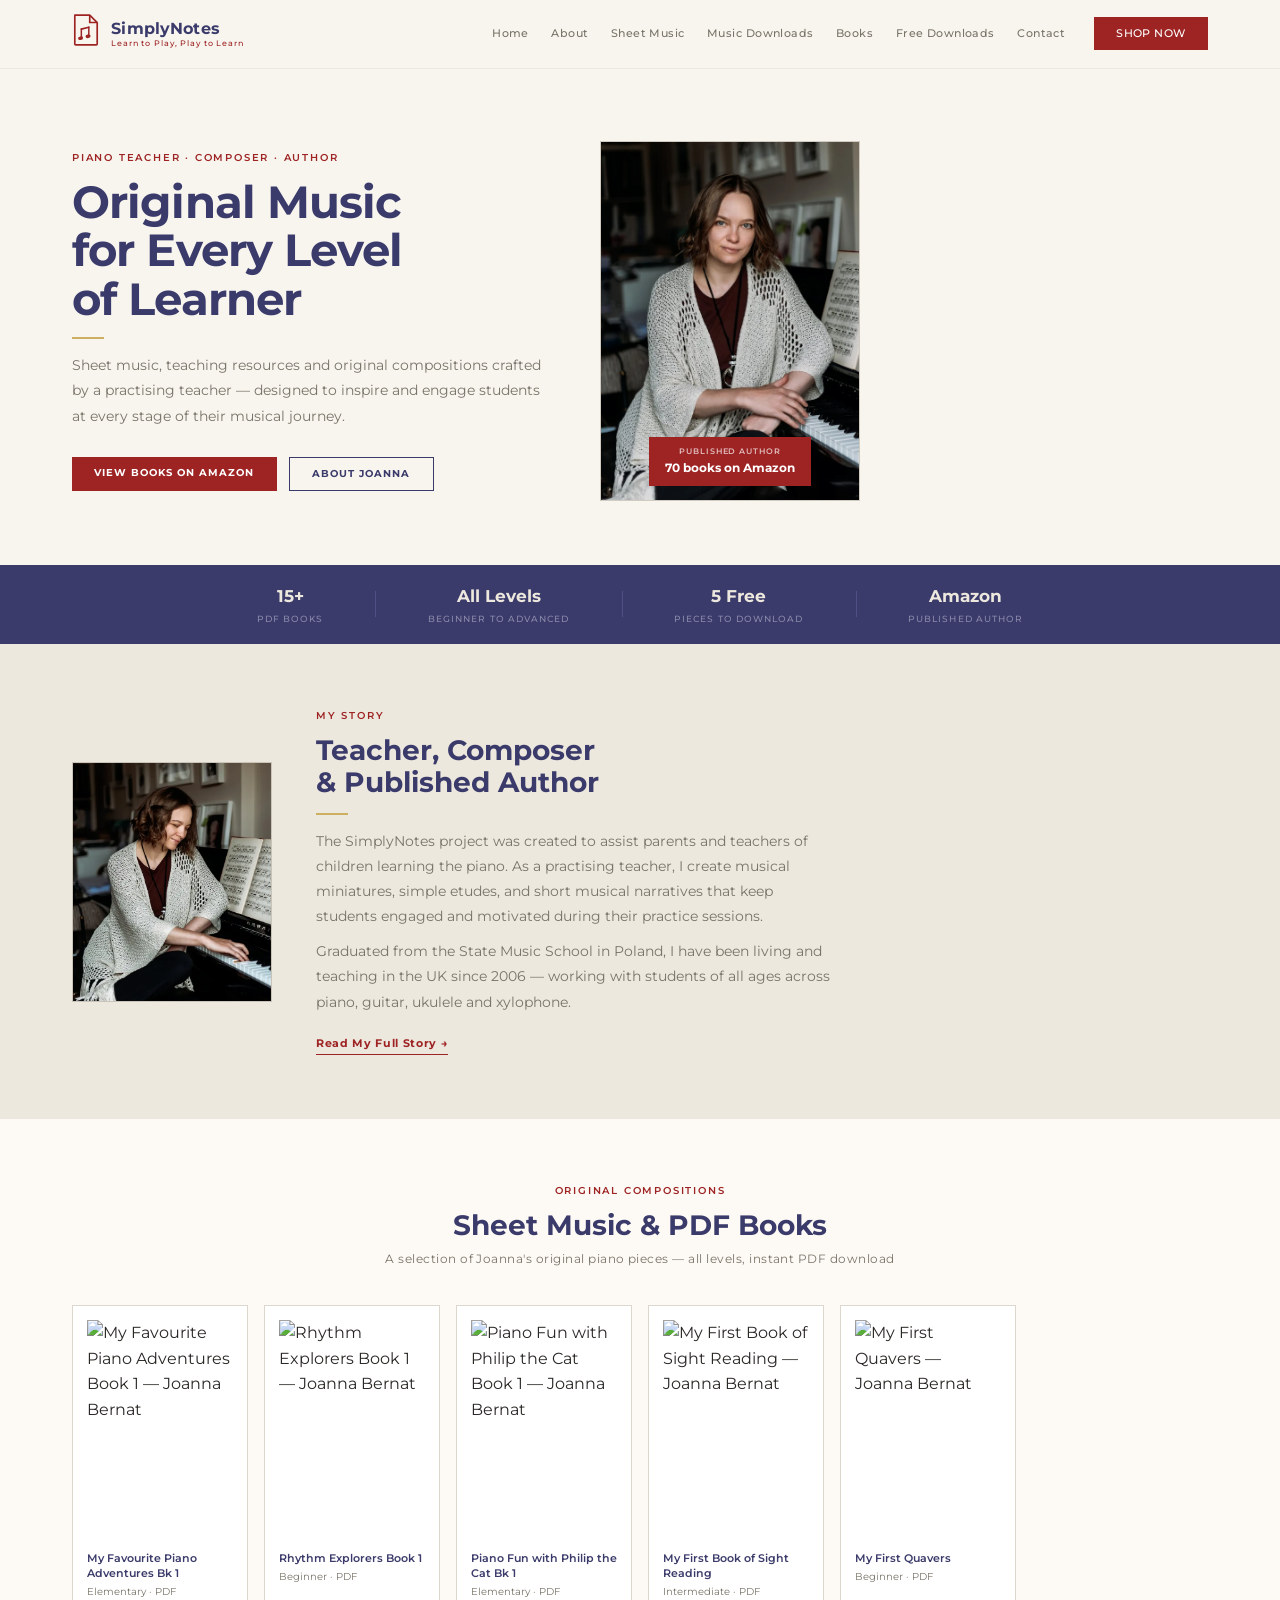
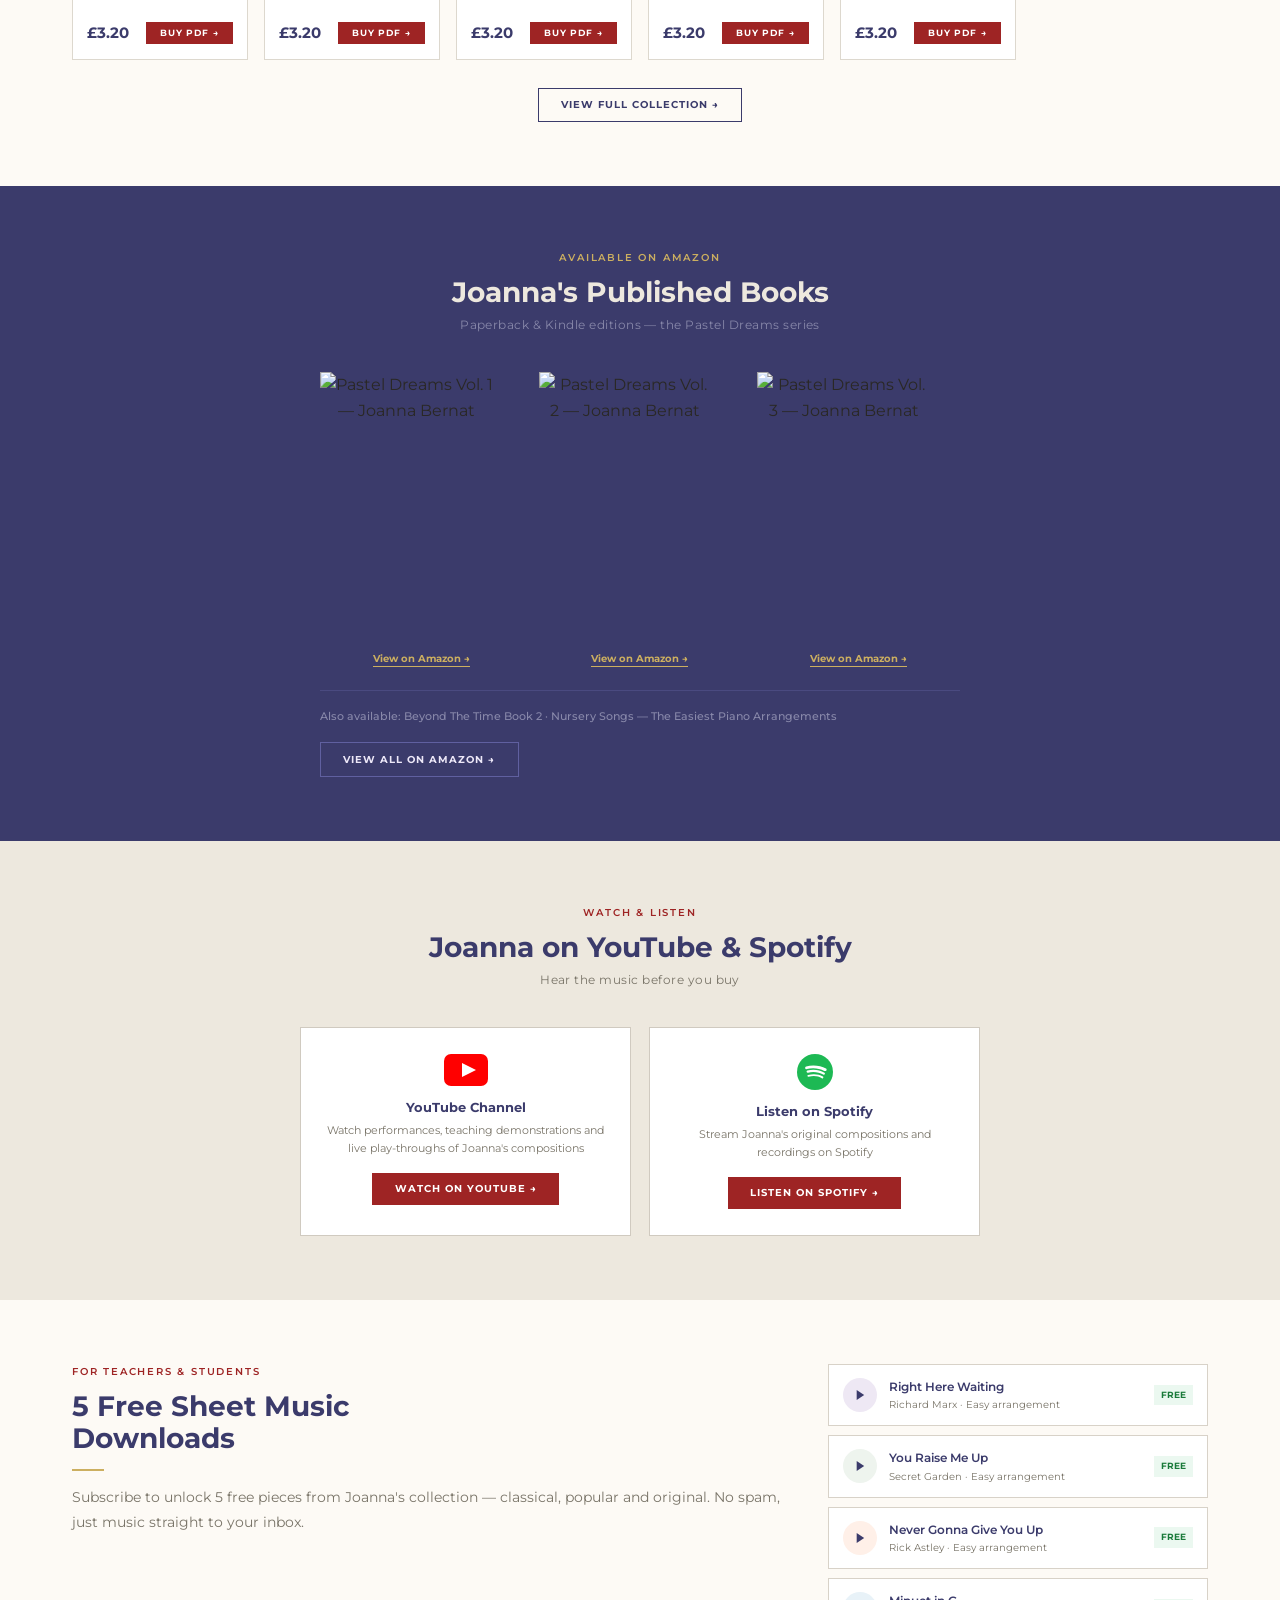
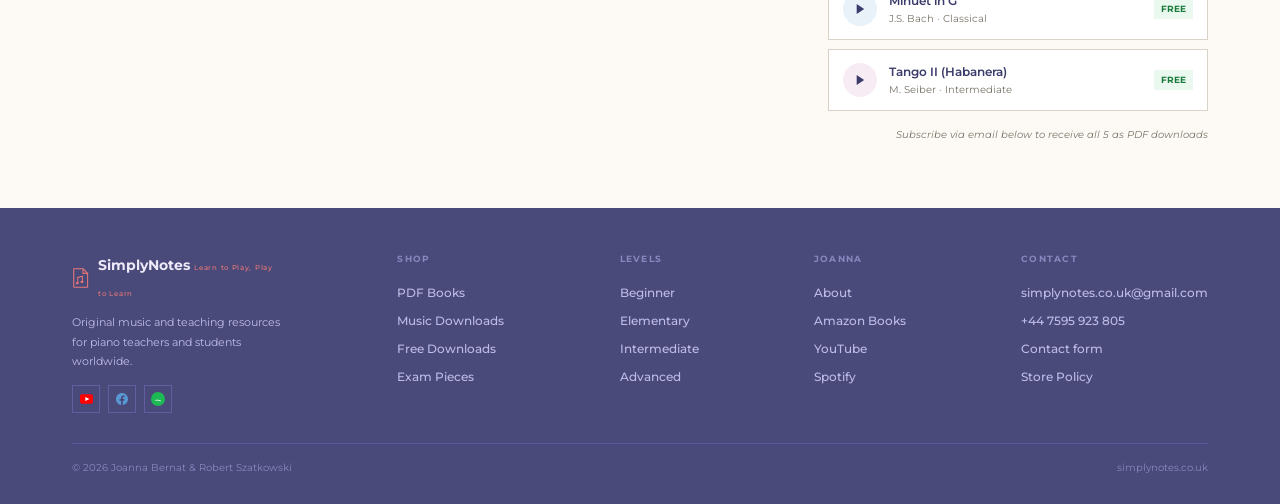
==== commit a38f58ec: "Update index.html" ====
--- a/index.html
+++ b/index.html
@@ -30,11 +30,11 @@
         </div>
       </div>
       <div class="hero__photo">
-        <img src="./assets/Asia.webp" alt="Joanna Bernat — piano teacher and composer"
+        <img src="./assets/images/Asia.webp" alt="Joanna Bernat — piano teacher and composer"
              onerror="this.parentElement.classList.add('hero__photo--fallback');this.remove()">
         <div class="hero__badge">
           <span class="hero__badge-label">PUBLISHED AUTHOR</span>
-          <span class="hero__badge-value">5 books on Amazon</span>
+          <span class="hero__badge-value">70 books on Amazon</span>
         </div>
       </div>
     </div>
@@ -59,7 +59,7 @@
   <div class="container">
     <div class="about__inner">
       <div class="about__photo">
-        <img src="./assets/Asia3.webp" alt="Joanna Bernat">
+        <img src="./assets/images/Asia3.webp" alt="Joanna Bernat">
       </div>
       <div class="about__content">
         <span class="section-tag">My Story</span>
@@ -221,4 +221,4 @@
 ml('account', '183767706205423187');
 </script>
 </body>
-</html>+</html>
